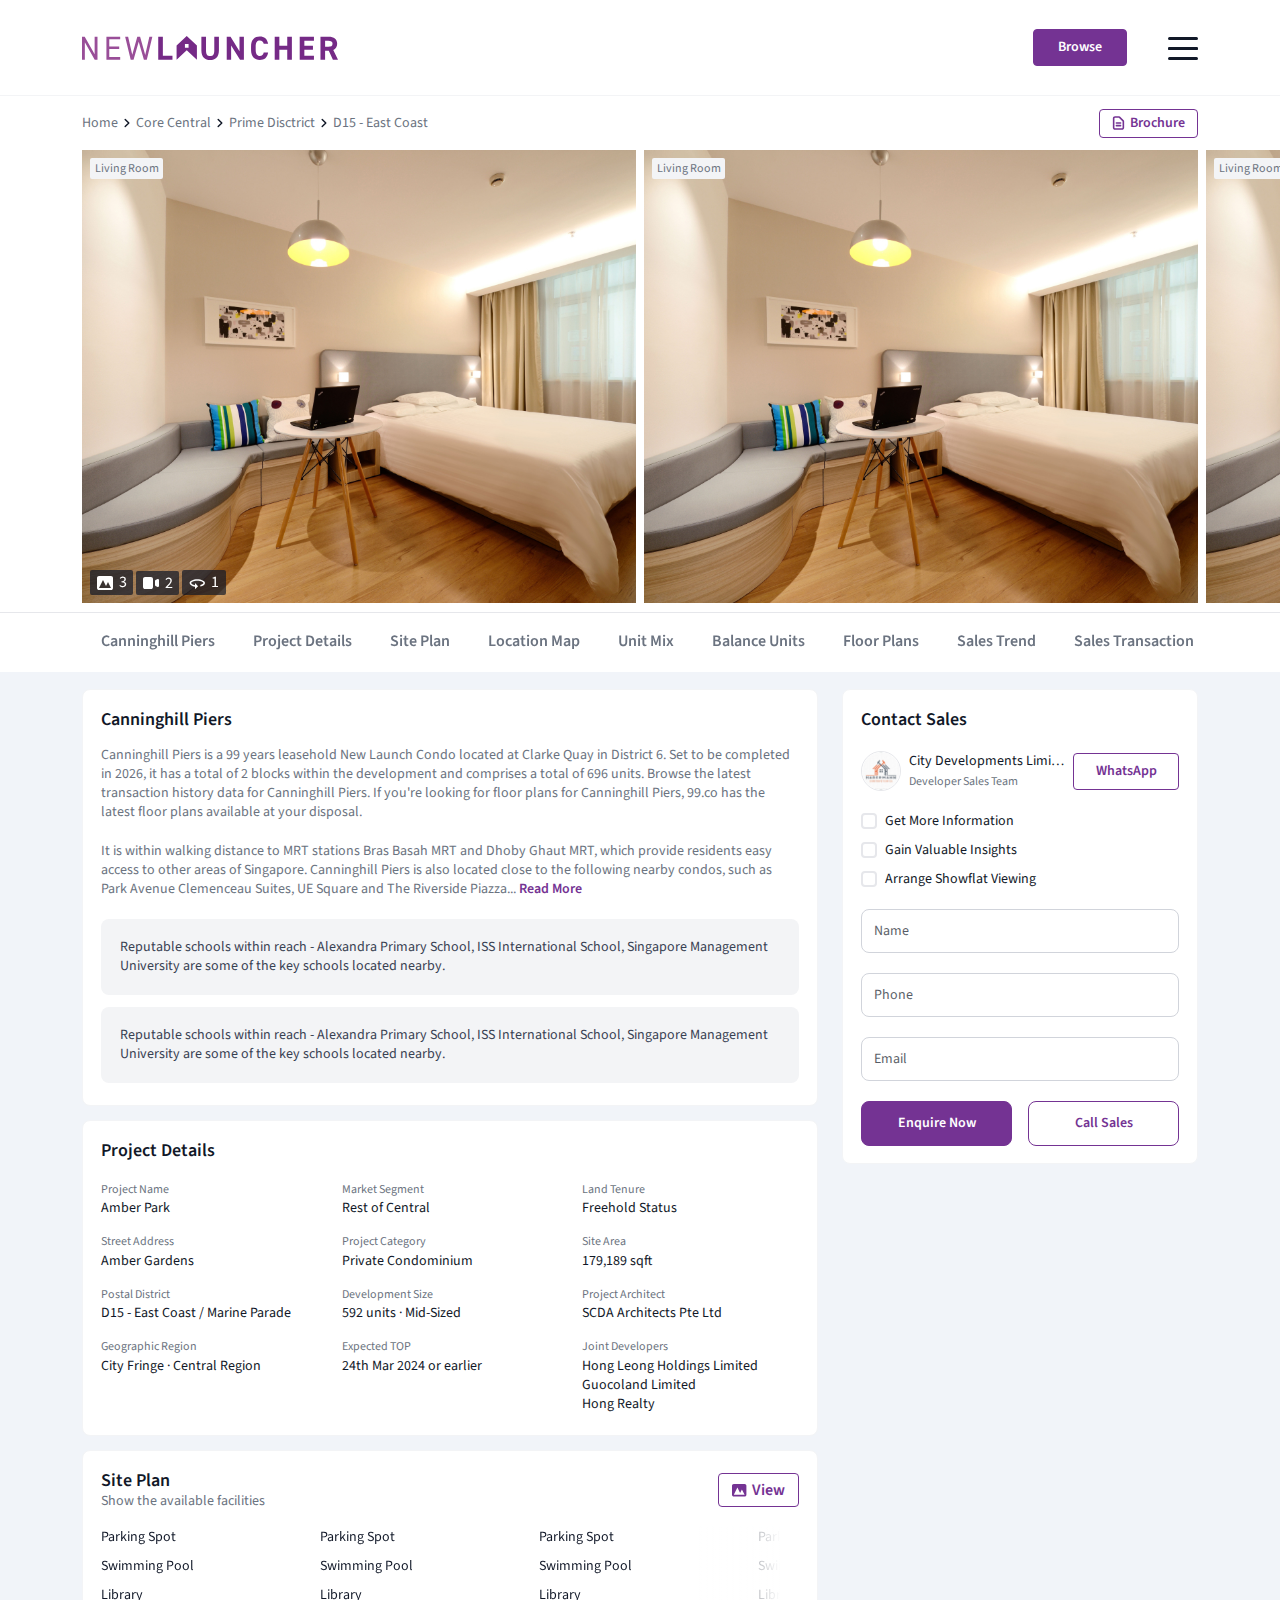
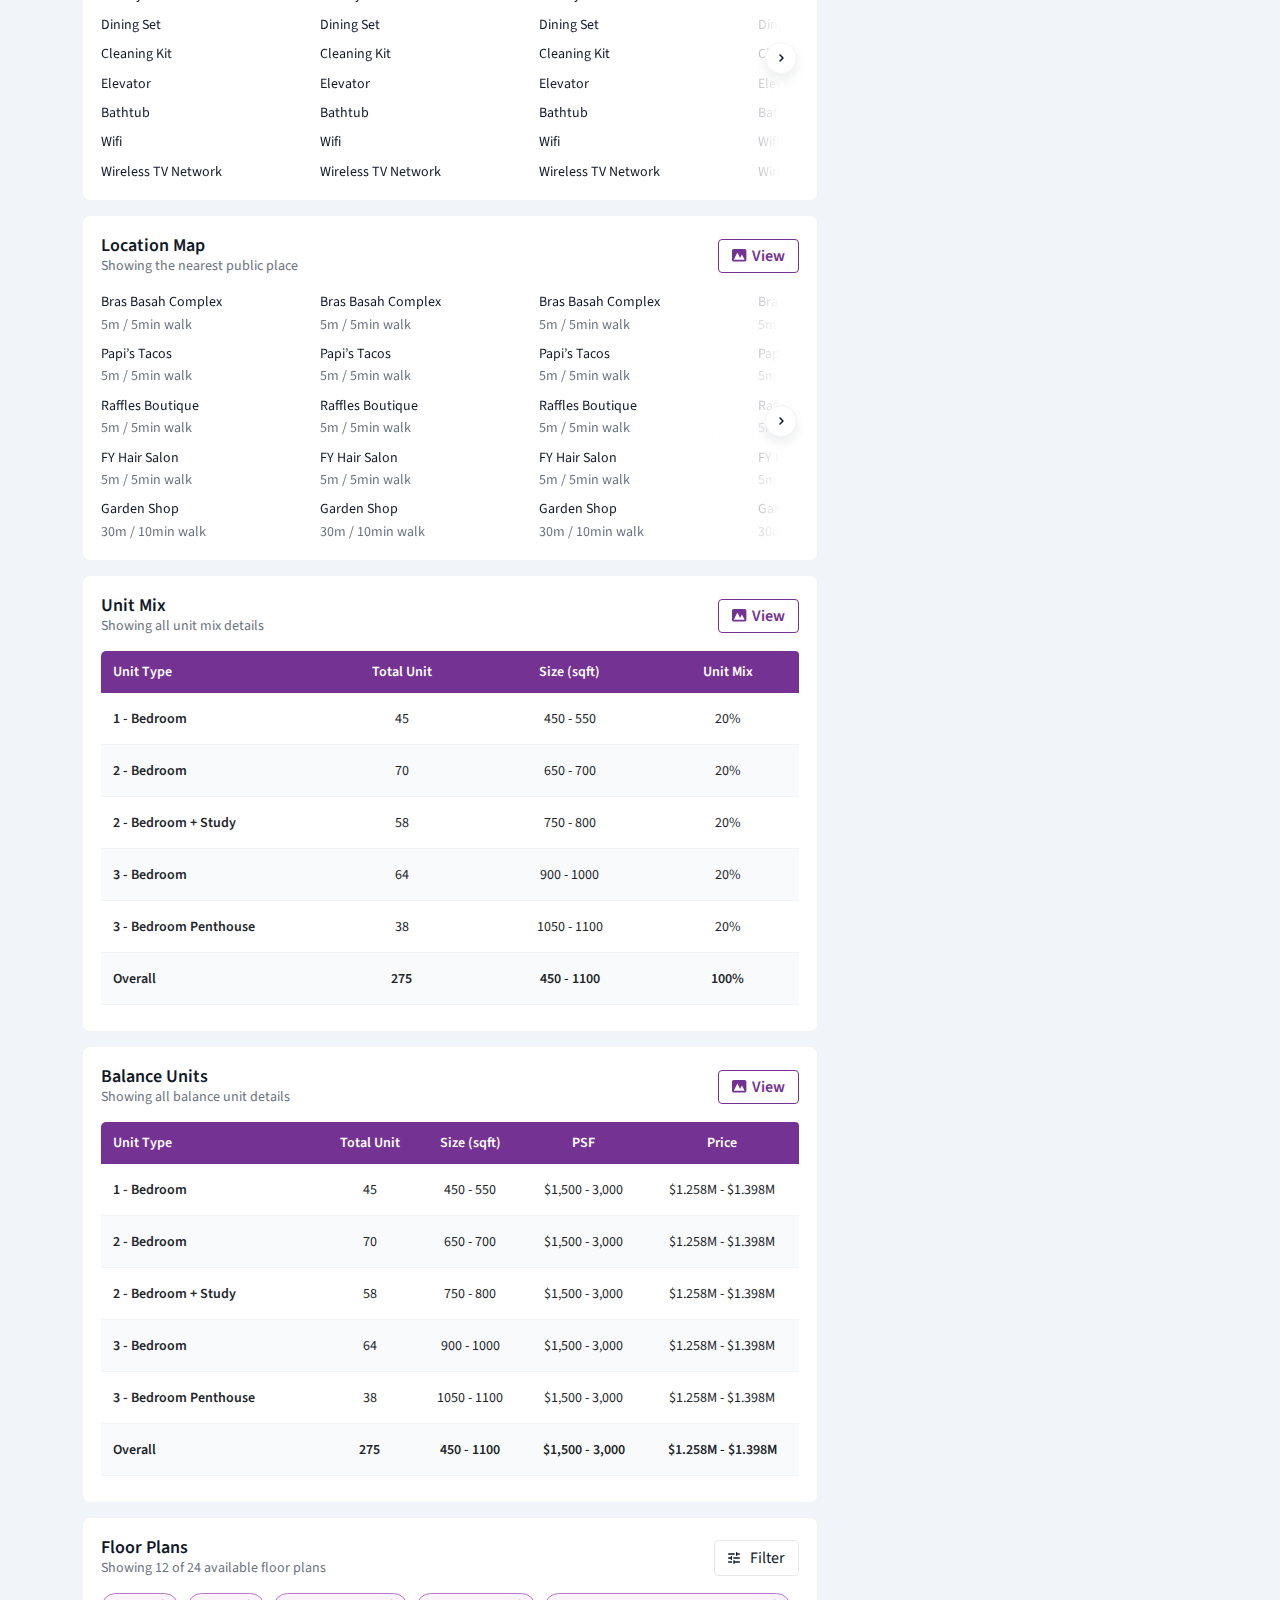
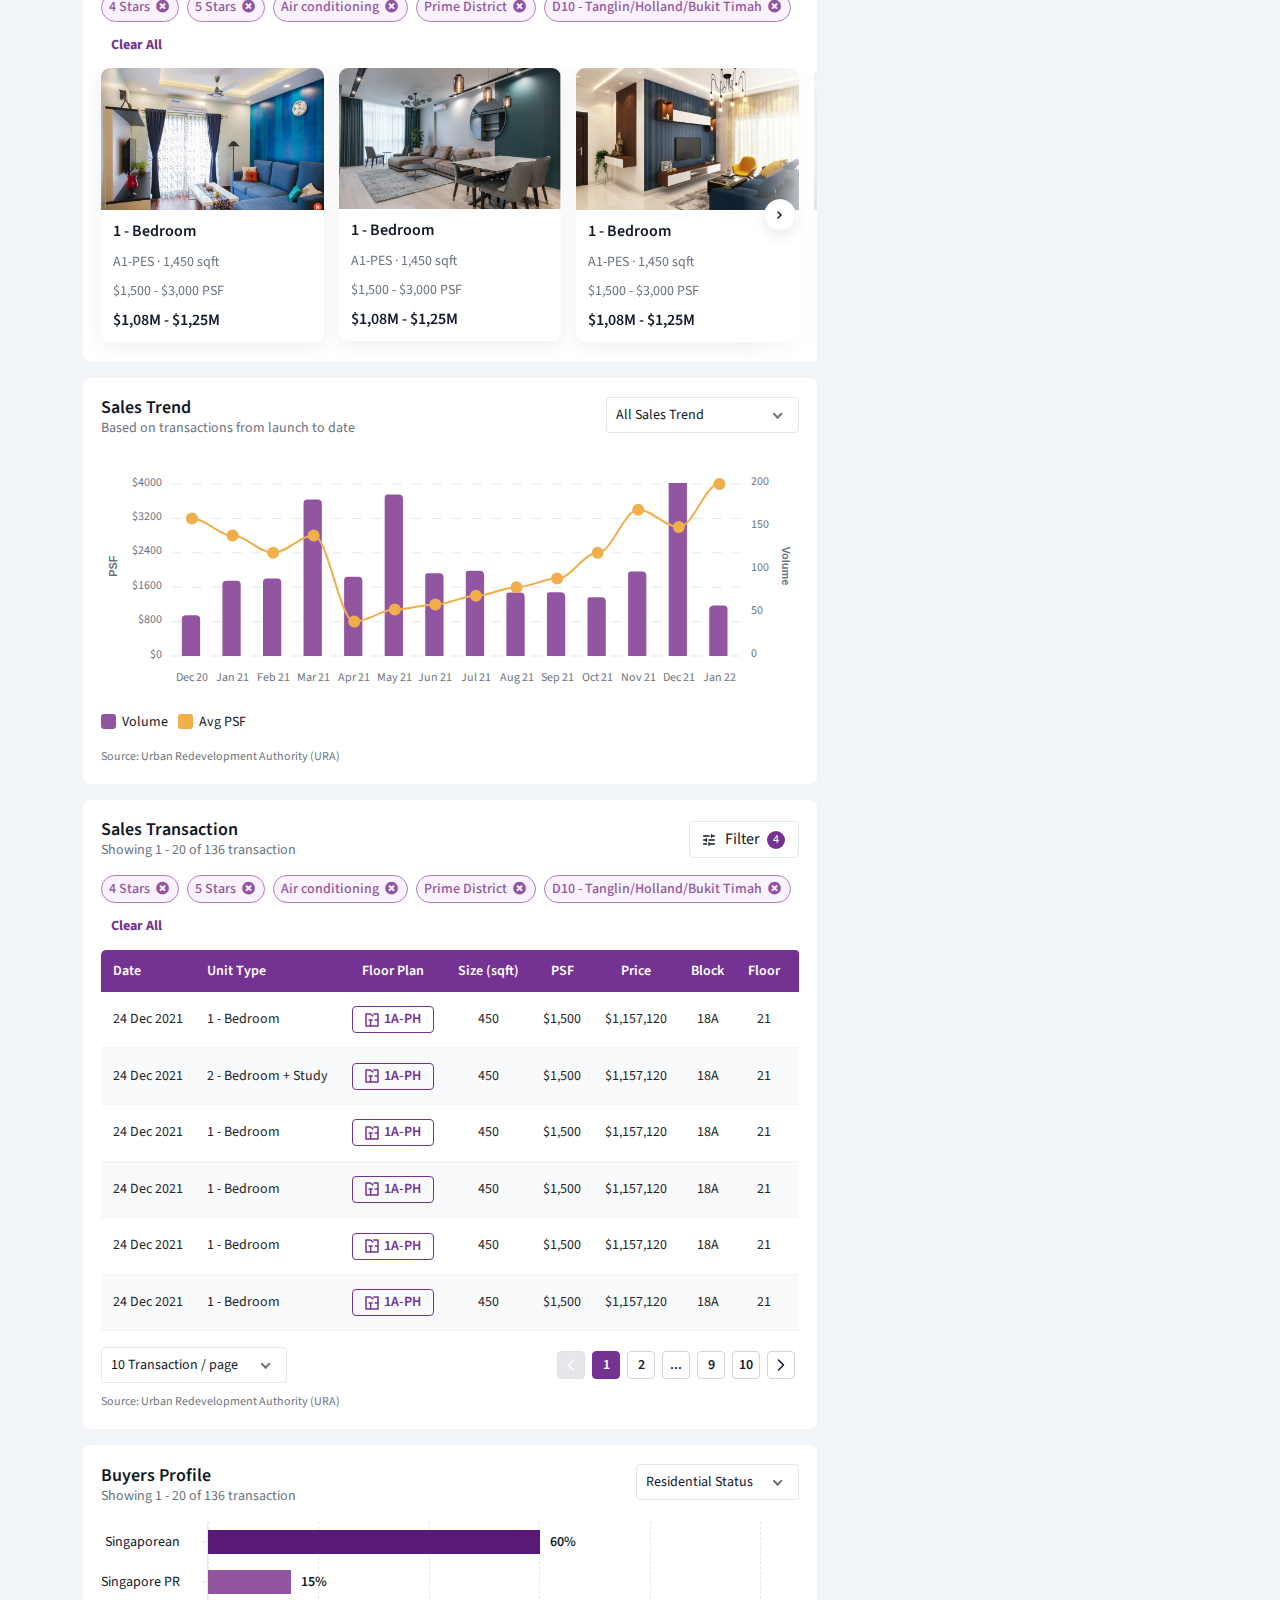
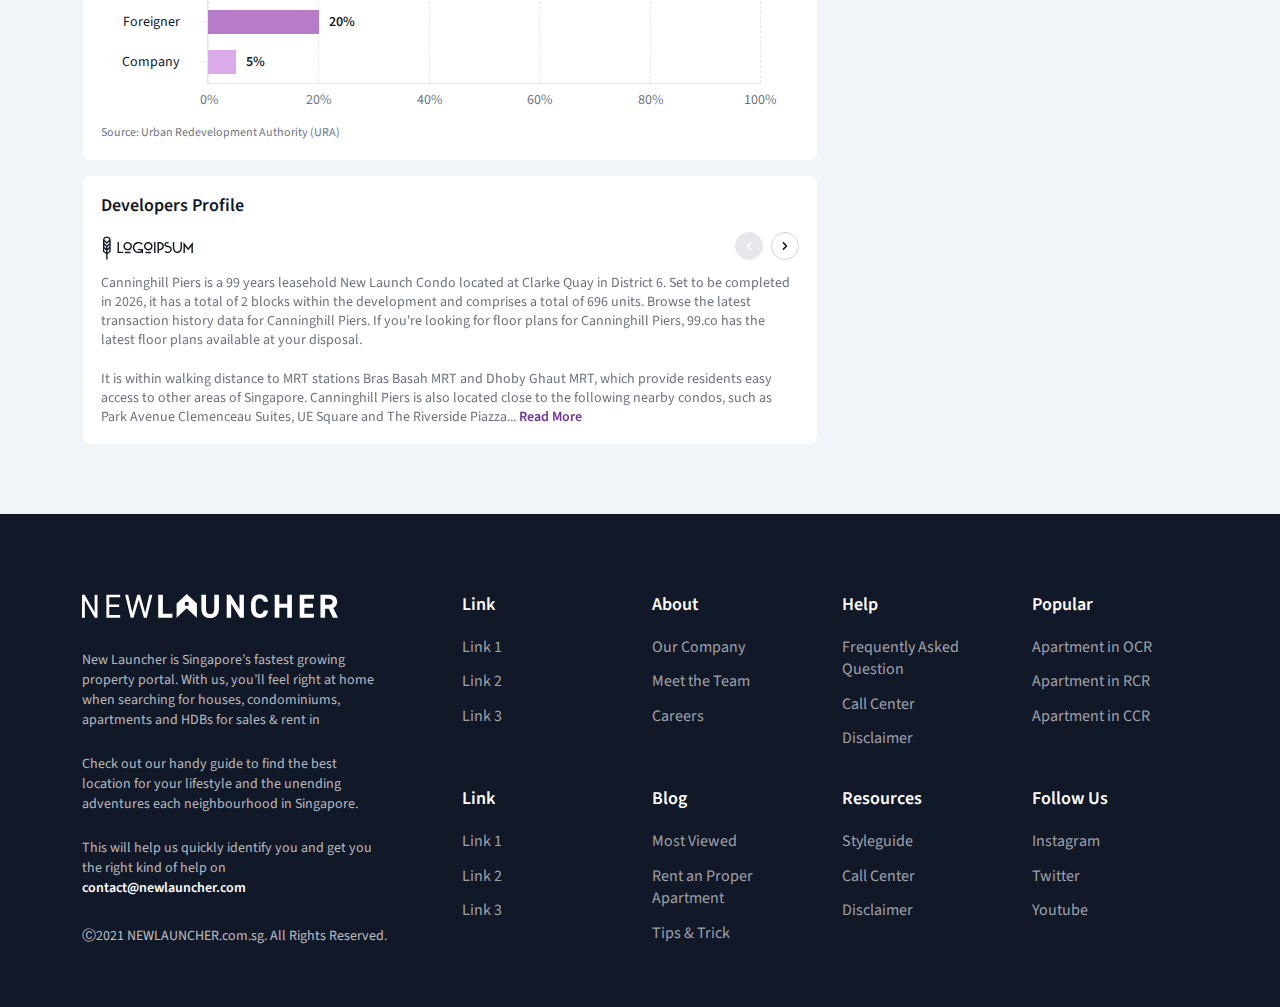
==== properties-details.html @ d25764ff "Adding button column to TABLE" ====
<!DOCTYPE html>
<html class="no-js" lang="">
  <head>
    <meta charset="utf-8" />
    <title>Newlauncher</title>
    <meta name="viewport" content="width=device-width, initial-scale=1" />
    <link rel="stylesheet" href="assets/css/bootstrap.min.css" />
    <link rel="stylesheet" href="assets/css/fontawesome-all.css" />
    <link rel="stylesheet" href="assets/css/swiper.min.css" />
    <link rel="stylesheet" href="assets/plugins/lightgallery/css/lightgallery.min.css" />
    <link rel="stylesheet" href="assets/plugins/lightgallery/css/lightgallery-bundle.min.css" />
    <link rel="stylesheet" href="https://unpkg.com/swiper/swiper-bundle.min.css" />
    <link rel="stylesheet" href="assets/sass/style.css" />
  </head>
  <body>
    <main class="page-root">
      <header class="header-area">
        <div class="header-top">
          <div class="container">
            <nav class="navbar">
              <a href="#" class="brand">
                <img src="assets/img/logo.svg" class="d-none d-sm-block" alt="" /><!--For Lg Device-->
                <img src="assets/img/logo-sm.svg" class="d-sm-none" alt="" /><!--For Sm Device-->
              </a>
              <div class="ms-auto d-flex flex-wrap align-items-center">
                <a href="#" class="btn btn-primary">Browse</a>
                <button class="toggle-sidenav nav-toggle-btn">
                  <span></span>
                  <span></span>
                  <span></span>
                  <span></span>
                </button>
              </div>
            </nav>
          </div>
        </div>
        <!-- SIDE MENU WRAPPER -->
        <div class="side-menu-wrapper">
          <!-- SIDE NAV TOGGLE -->
          <button class="toggle-sidenav nav-toggle-btn has-bg-icon open"></button>
          <!-- NAVBAR MAIN -->
          <div class="main-nav-wrap">
            <div class="side-menu-header d-flex align-items-center">
              <h4 class="title d-none d-md-block">Menu</h4>
              <a href="#" class="d-block d-md-none"><img src="assets/img/logo-sm.svg" alt="" /></a>
            </div>
            <ul class="side-navbar-nav">
              <!-- Nav Item -->
              <li>
                <a href="#">Downtown Core</a>
                <!-- Child Nav Wrapper -->
                <div class="child-nav-wrapper">
                  <div class="side-menu-header d-flex align-items-center">
                    <button class="btn-back-icon"></button>
                    <h4 class="title me-auto">Desired Location</h4>
                  </div>
                  <ul class="side-navbar-nav">
                    <li>
                      <a href="#">
                        <span>
                          <small>Central Region</small>
                          Downtown Core
                        </span>
                      </a>
                      <!-- Child Nav Wrapper -->
                      <div class="child-nav-wrapper">
                        <div class="side-menu-header d-flex align-items-center">
                          <button class="btn-back-icon"></button>
                          <h4 class="title me-auto"><small>Central Region</small>Desired Location</h4>
                        </div>
                        <ul class="side-navbar-nav">
                          <li>
                            <a href="#">
                              <span>
                                <small>Central Region</small>
                                Boat Quay / Raffle Place / Marina
                              </span>
                            </a>
                          </li>
                          <li>
                            <a href="#">
                              <span>
                                <small>Central Region</small>
                                Boat Quay / Raffle Place / Marina
                              </span>
                            </a>
                          </li>
                          <li>
                            <a href="#">
                              <span>
                                <small>Central Region</small>
                                Boat Quay / Raffle Place / Marina
                              </span>
                            </a>
                          </li>
                          <li>
                            <a href="#">
                              <span>
                                <small>Central Region</small>
                                Boat Quay / Raffle Place / Marina
                              </span>
                            </a>
                          </li>
                          <li>
                            <a href="#">
                              <span>
                                <small>Central Region</small>
                                Boat Quay / Raffle Place / Marina
                              </span>
                            </a>
                          </li>
                          <li>
                            <a href="#">
                              <span>
                                <small>Central Region</small>
                                Boat Quay / Raffle Place / Marina
                              </span>
                            </a>
                          </li>
                          <li>
                            <a href="#">
                              <span>
                                <small>Central Region</small>
                                Boat Quay / Raffle Place / Marina
                              </span>
                            </a>
                          </li>
                        </ul>
                        <!-- SIDNAV FOOTER -->
                        <div class="sidenav-footer">
                          <a href="#" class="btn btn-primary w-100">
                            View All 154 Launches
                            <span class="d-block fw-400">Sorted by location demand</span>
                          </a>
                        </div>
                      </div>
                    </li>
                    <li>
                      <a href="#">
                        <span>
                          <small>Central Region</small>
                          Prime District
                        </span>
                      </a>
                      <!-- Child Nav Wrapper -->
                      <div class="child-nav-wrapper">
                        <div class="side-menu-header d-flex align-items-center">
                          <button class="btn-back-icon"></button>
                          <h4 class="title me-auto"><small>Central Region</small>Desired Location</h4>
                        </div>
                        <ul class="side-navbar-nav">
                          <li>
                            <a href="#">
                              <span>
                                <small>Central Region</small>
                                Boat Quay / Raffle Place / Marina
                              </span>
                            </a>
                          </li>
                          <li>
                            <a href="#">
                              <span>
                                <small>Central Region</small>
                                Boat Quay / Raffle Place / Marina
                              </span>
                            </a>
                          </li>
                          <li>
                            <a href="#">
                              <span>
                                <small>Central Region</small>
                                Boat Quay / Raffle Place / Marina
                              </span>
                            </a>
                          </li>
                          <li>
                            <a href="#">
                              <span>
                                <small>Central Region</small>
                                Boat Quay / Raffle Place / Marina
                              </span>
                            </a>
                          </li>
                          <li>
                            <a href="#">
                              <span>
                                <small>Central Region</small>
                                Boat Quay / Raffle Place / Marina
                              </span>
                            </a>
                          </li>
                          <li>
                            <a href="#">
                              <span>
                                <small>Central Region</small>
                                Boat Quay / Raffle Place / Marina
                              </span>
                            </a>
                          </li>
                          <li>
                            <a href="#">
                              <span>
                                <small>Central Region</small>
                                Boat Quay / Raffle Place / Marina
                              </span>
                            </a>
                          </li>
                        </ul>
                        <!-- SIDNAV FOOTER -->
                        <div class="sidenav-footer">
                          <a href="#" class="btn btn-primary w-100">
                            View All 154 Launches
                            <span class="d-block fw-400">Sorted by location demand</span>
                          </a>
                        </div>
                      </div>
                    </li>
                    <li>
                      <a href="#">
                        <span>
                          <small>Central Region</small>
                          City Fringe
                        </span>
                      </a>
                    </li>
                    <li><a href="#">West Region</a></li>
                    <li><a href="#">East Region</a></li>
                    <li><a href="#">North-east Region</a></li>
                    <li><a href="#">North Region</a></li>
                  </ul>
                  <!-- SIDNAV FOOTER -->
                  <div class="sidenav-footer">
                    <a href="#" class="btn btn-primary w-100">
                      View All 154 Launches
                      <span class="d-block fw-400">Sorted by location demand</span>
                    </a>
                  </div>
                </div>
              </li>
              <!-- Nav Item -->
              <li>
                <a href="#">Best Selling Launches</a>
                <!-- Child Nav Wrapper -->
                <div class="child-nav-wrapper">
                  <div class="side-menu-header d-flex align-items-center">
                    <button class="btn-back-icon"></button>
                    <h4 class="title me-auto">Desired Location</h4>
                  </div>
                  <ul class="side-navbar-nav">
                    <li>
                      <a href="#">
                        <span>
                          <small>Central Region</small>
                          Downtown Core
                        </span>
                      </a>
                      <!-- Child Nav Wrapper -->
                      <div class="child-nav-wrapper">
                        <div class="side-menu-header d-flex align-items-center">
                          <button class="btn-back-icon"></button>
                          <h4 class="title me-auto"><small>Central Region</small>Desired Location</h4>
                        </div>
                        <ul class="side-navbar-nav">
                          <li>
                            <a href="#">
                              <span>
                                <small>Central Region</small>
                                Boat Quay / Raffle Place / Marina
                              </span>
                            </a>
                          </li>
                          <li>
                            <a href="#">
                              <span>
                                <small>Central Region</small>
                                Boat Quay / Raffle Place / Marina
                              </span>
                            </a>
                          </li>
                          <li>
                            <a href="#">
                              <span>
                                <small>Central Region</small>
                                Boat Quay / Raffle Place / Marina
                              </span>
                            </a>
                          </li>
                          <li>
                            <a href="#">
                              <span>
                                <small>Central Region</small>
                                Boat Quay / Raffle Place / Marina
                              </span>
                            </a>
                          </li>
                          <li>
                            <a href="#">
                              <span>
                                <small>Central Region</small>
                                Boat Quay / Raffle Place / Marina
                              </span>
                            </a>
                          </li>
                          <li>
                            <a href="#">
                              <span>
                                <small>Central Region</small>
                                Boat Quay / Raffle Place / Marina
                              </span>
                            </a>
                          </li>
                          <li>
                            <a href="#">
                              <span>
                                <small>Central Region</small>
                                Boat Quay / Raffle Place / Marina
                              </span>
                            </a>
                          </li>
                        </ul>
                        <!-- SIDNAV FOOTER -->
                        <div class="sidenav-footer">
                          <a href="#" class="btn btn-primary w-100">
                            View All 154 Launches
                            <span class="d-block fw-400">Sorted by location demand</span>
                          </a>
                        </div>
                      </div>
                    </li>
                    <li>
                      <a href="#">
                        <span>
                          <small>Central Region</small>
                          Prime District
                        </span>
                      </a>
                      <!-- Child Nav Wrapper -->
                      <div class="child-nav-wrapper">
                        <div class="side-menu-header d-flex align-items-center">
                          <button class="btn-back-icon"></button>
                          <h4 class="title me-auto"><small>Central Region</small>Desired Location</h4>
                        </div>
                        <ul class="side-navbar-nav">
                          <li>
                            <a href="#">
                              <span>
                                <small>Central Region</small>
                                Boat Quay / Raffle Place / Marina
                              </span>
                            </a>
                          </li>
                          <li>
                            <a href="#">
                              <span>
                                <small>Central Region</small>
                                Boat Quay / Raffle Place / Marina
                              </span>
                            </a>
                          </li>
                          <li>
                            <a href="#">
                              <span>
                                <small>Central Region</small>
                                Boat Quay / Raffle Place / Marina
                              </span>
                            </a>
                          </li>
                          <li>
                            <a href="#">
                              <span>
                                <small>Central Region</small>
                                Boat Quay / Raffle Place / Marina
                              </span>
                            </a>
                          </li>
                          <li>
                            <a href="#">
                              <span>
                                <small>Central Region</small>
                                Boat Quay / Raffle Place / Marina
                              </span>
                            </a>
                          </li>
                          <li>
                            <a href="#">
                              <span>
                                <small>Central Region</small>
                                Boat Quay / Raffle Place / Marina
                              </span>
                            </a>
                          </li>
                          <li>
                            <a href="#">
                              <span>
                                <small>Central Region</small>
                                Boat Quay / Raffle Place / Marina
                              </span>
                            </a>
                          </li>
                        </ul>
                        <!-- SIDNAV FOOTER -->
                        <div class="sidenav-footer">
                          <a href="#" class="btn btn-primary w-100">
                            View All 154 Launches
                            <span class="d-block fw-400">Sorted by location demand</span>
                          </a>
                        </div>
                      </div>
                    </li>
                    <li>
                      <a href="#">
                        <span>
                          <small>Central Region</small>
                          City Fringe
                        </span>
                      </a>
                    </li>
                    <li><a href="#">West Region</a></li>
                    <li><a href="#">East Region</a></li>
                    <li><a href="#">North-east Region</a></li>
                    <li><a href="#">North Region</a></li>
                  </ul>
                  <!-- SIDNAV FOOTER -->
                  <div class="sidenav-footer">
                    <a href="#" class="btn btn-primary w-100">
                      View All 154 Launches
                      <span class="d-block fw-400">Sorted by location demand</span>
                    </a>
                  </div>
                </div>
              </li>
              <!-- Nav Item -->
              <li><a href="#">Newest Launches</a></li>
              <!-- Nav Item -->
              <li><a href="#">Nearest TOP</a></li>
              <!-- Nav Item -->
              <li><a href="#">Completed Projects</a></li>
              <!-- Nav Item -->
              <li>
                <a href="#">Reputable Developers</a>
              </li>
              <!-- Nav Item -->
              <li><a href="#">Desired Locations</a></li>
              <!-- Nav Item -->
              <li><a href="#">Market Segments</a></li>
              <!-- Nav Item -->
              <li><a href="#">Nearest to MRT</a></li>
              <!-- Nav Item -->
              <li><a href="#">Project Size</a></li>

              <!-- Nav Item -->
              <li><a href="#">Desired Locations</a></li>
              <!-- Nav Item -->
              <li><a href="#">Market Segments</a></li>
              <!-- Nav Item -->
              <li><a href="#">Nearest to MRT</a></li>
              <!-- Nav Item -->
              <li><a href="#">Project Size</a></li>
            </ul>
          </div>
          <!-- SIDNAV FOOTER -->
          <div class="sidenav-footer">
            <a href="#" class="btn btn-primary w-100">
              View All 154 Launches
              <span class="d-block fw-400">Listed & updated by verified sales teams</span>
            </a>
          </div>
        </div>
      </header>
      <div class="page-top-header">
        <div class="container d-flex align-items-center">
          <ul class="breadcrumb me-auto mb-0 d-none d-md-flex">
            <li><a href="#">Home</a></li>
            <li><a href="#">Core Central</a></li>
            <li><a href="#">Prime Disctrict</a></li>
            <li><a href="#">D15 - East Coast</a></li>
          </ul>
          <!-- SM PAGINATION -->
          <ul class="breadcrumb me-auto mb-0 d-md-none">
            <li><a href="#">Home</a></li>
            <li><a href="#">CCR</a></li>
            <li><a href="#">Prime Disctrict</a></li>
            <li><a href="#">D15</a></li>
          </ul>
          <a href="#" class="btn btn-sm btn-outline-primary d-inline-flex align-items-center">
            <span class="icon-left d-inline-flex">
              <svg width="13" height="14" viewBox="0 0 13 14" fill="none">
                <path
                  d="M4.42223 7H8.57778H4.42223ZM4.42223 9.66667H8.57778H4.42223ZM9.96297 13H3.03704C2.66967 13 2.31734 12.8595 2.05757 12.6095C1.79779 12.3594 1.65186 12.0203 1.65186 11.6667V2.33333C1.65186 1.97971 1.79779 1.64057 2.05757 1.39052C2.31734 1.14048 2.66967 1 3.03704 1H6.90586C7.08954 1.00004 7.26567 1.0703 7.39553 1.19533L11.1452 4.80467C11.2751 4.92966 11.3481 5.0992 11.3482 5.276V11.6667C11.3482 12.0203 11.2022 12.3594 10.9424 12.6095C10.6827 12.8595 10.3303 13 9.96297 13Z"
                  stroke="#743393"
                  stroke-width="1.6"
                  stroke-linecap="round"
                  stroke-linejoin="round"
                />
              </svg>
            </span>
            Brochure
          </a>
        </div>
      </div>
      <section class="media-section">
        <div class="container">
          <div class="media-slide-container swiper-container">
            <div id="media-thumbnails-gallery" class="swiper-wrapper">
              <!-- >>>>>>>>>>>>>>>>>>>> IMAGES <<<<<<<<<<<<<<<<<<<<<< -->
              <!-- SLIDE ITEM IMAGE -->
              <div data-src="assets/img/media/lg/3.jpg" title="Living Room" class="a-slide an-image swiper-slide">
                <div class="media-wrap">
                  <div class="thumb"><img src="assets/img/media/3.jpg" alt="" /></div>
                  <span class="badge badge-top badge-light">Living Room</span>
                </div>
              </div>
              <!-- SLIDE ITEM IMAGE -->
              <div data-src="assets/img/media/lg/3.jpg" title="Living Room" class="a-slide an-image swiper-slide">
                <div class="media-wrap">
                  <div class="thumb"><img src="assets/img/media/3.jpg" alt="" /></div>
                  <span class="badge badge-top badge-light">Living Room</span>
                </div>
              </div>
              <!-- SLIDE ITEM IMAGE -->
              <div data-src="assets/img/media/lg/3.jpg" title="Living Room" class="a-slide an-image swiper-slide">
                <div class="media-wrap">
                  <div class="thumb"><img src="assets/img/media/3.jpg" alt="" /></div>
                  <span class="badge badge-top badge-light">Living Room</span>
                </div>
              </div>
              <!-- >>>>>>>>>>>>>>>>>>>> VIDEOS <<<<<<<<<<<<<<<<<<<<<< -->
              <!-- SLIDE ITEM VIDEOS -->
              <div
                data-video='{"source": [{"src":"https://newlaunch.oss-ap-southeast-1.aliyuncs.com/ap-intro.mp4", "type":"video/mp4"}], "attributes": {"preload": false, "playsinline": true, "controls": true}}'
                data-poster="assets/img/media/2.jpg"
                title="Bed Room"
                class="a-slide swiper-slide"
              >
                <div class="media-wrap">
                  <div class="thumb">
                    <img class="thumb" src="assets/img/media/2.jpg" alt="" />
                  </div>
                  <span class="badge badge-top badge-light">Bed Room</span>
                </div>
              </div>
              <!-- SLIDE ITEM VIDEOS -->
              <div
                data-video='{"source": [{"src":"https://newlaunch.oss-ap-southeast-1.aliyuncs.com/ap-intro.mp4", "type":"video/mp4"}], "attributes": {"preload": false, "playsinline": true, "controls": true}}'
                data-poster="assets/img/media/2.jpg"
                title="Bed Room"
                class="a-slide swiper-slide"
              >
                <div class="media-wrap">
                  <div class="thumb">
                    <img class="thumb" src="assets/img/media/2.jpg" alt="" />
                  </div>
                  <span class="badge badge-top badge-light">Bed Room</span>
                </div>
              </div>
              <!-- >>>>>>>>>>>>>>>>>>>> 3D TOUR <<<<<<<<<<<<<<<<<<<<<< -->
              <!-- SLIDE ITEM 3D TOUR -->
              <div
                data-src="https://my.matterport.com/show/?m=y1seCrY4mbh&play=1"
                data-iframe="true"
                title="Project Image"
                class="a-slide swiper-slide"
              >
                <div class="media-wrap">
                  <div class="thumb gallery-item">
                    <img src="assets/img/media/1.jpg" alt="" />
                  </div>
                  <span class="badge badge-top badge-light">Project Image</span>
                </div>
              </div>
            </div>
            <!-- >>>>>>>>>>>>>>>>>>>> CONTROLS <<<<<<<<<<<<<<<<<<<<<< -->
            <ul class="bottom-left-icons reset-ul d-flex align-items-center">
              <li>
                <span class="badge badge-dark-4 badge-img-count d-inline-flex align-items-center badge-photos">
                  <svg class="icon" width="16" height="14" viewBox="0 0 16 14" fill="none" xmlns="http://www.w3.org/2000/svg">
                    <path
                      fill-rule="evenodd"
                      clip-rule="evenodd"
                      d="M2 0C1.46957 0 0.960859 0.210714 0.585786 0.585786C0.210714 0.960859 0 1.46957 0 2V12C0 12.5304 0.210714 13.0391 0.585786 13.4142C0.960859 13.7893 1.46957 14 2 14H14C14.5304 14 15.0391 13.7893 15.4142 13.4142C15.7893 13.0391 16 12.5304 16 12V2C16 1.46957 15.7893 0.960859 15.4142 0.585786C15.0391 0.210714 14.5304 0 14 0H2ZM14 12H2L6 4L9 10L11 6L14 12Z"
                      fill="white"
                    />
                  </svg>
                  3
                </span>
              </li>
              <li>
                <span class="badge badge-dark-4 badge-img-count d-inline-flex align-items-center badge-videos">
                  <svg class="icon" width="16" height="12" viewBox="0 0 16 12" fill="none" xmlns="http://www.w3.org/2000/svg">
                    <path
                      d="M0 2C0 1.46957 0.210714 0.960859 0.585786 0.585786C0.960859 0.210714 1.46957 0 2 0H8C8.53043 0 9.03914 0.210714 9.41421 0.585786C9.78929 0.960859 10 1.46957 10 2V10C10 10.5304 9.78929 11.0391 9.41421 11.4142C9.03914 11.7893 8.53043 12 8 12H2C1.46957 12 0.960859 11.7893 0.585786 11.4142C0.210714 11.0391 0 10.5304 0 10V2ZM12.553 3.106C12.3869 3.18899 12.2472 3.31658 12.1496 3.47447C12.0519 3.63237 12.0001 3.81434 12 4V8C12.0001 8.18566 12.0519 8.36763 12.1496 8.52553C12.2472 8.68342 12.3869 8.81101 12.553 8.894L14.553 9.894C14.7054 9.97017 14.8748 10.0061 15.045 9.99845C15.2152 9.99079 15.3806 9.93975 15.5256 9.85019C15.6706 9.76064 15.7902 9.63552 15.8733 9.48673C15.9563 9.33793 15.9999 9.17039 16 9V3C15.9999 2.82961 15.9563 2.66207 15.8733 2.51327C15.7902 2.36448 15.6706 2.23936 15.5256 2.14981C15.3806 2.06025 15.2152 2.00921 15.045 2.00155C14.8748 1.99388 14.7054 2.02983 14.553 2.106L12.553 3.106Z"
                      fill="white"
                    />
                  </svg>
                  2
                </span>
              </li>
              <li>
                <span class="badge badge-dark-4 badge-img-count d-inline-flex align-items-center badge-tour">
                  <svg class="icon icon-rotate" width="18" height="12" viewBox="0 0 18 12" fill="none" xmlns="http://www.w3.org/2000/svg">
                    <path
                      d="M8.99996 0.833252C4.39996 0.833252 0.666626 2.69992 0.666626 4.99992C0.666626 6.86659 3.11663 8.44159 6.49996 8.97492V11.6666L9.83329 8.33325L6.49996 4.99992V7.27492C3.87496 6.80825 2.33329 5.69159 2.33329 4.99992C2.33329 4.11659 4.86663 2.49992 8.99996 2.49992C13.1333 2.49992 15.6666 4.11659 15.6666 4.99992C15.6666 5.60825 14.45 6.57492 12.3333 7.10825V8.81659C15.275 8.17492 17.3333 6.70825 17.3333 4.99992C17.3333 2.69992 13.6 0.833252 8.99996 0.833252V0.833252Z"
                      fill="white"
                    />
                  </svg>

                  1
                </span>
              </li>
            </ul>
          </div>
        </div>
      </section>

      <section class="tab-header-sticky content-tab-header-section">
        <div class="container">
          <div class="content-tab-header">
            <div class="swiper-container">
              <div class="swiper-wrapper">
                <div class="swiper-slide -slide--">
                  <a href="#section-1" class="link-item">Canninghill Piers</a>
                </div>
                <div class="swiper-slide -slide--">
                  <a href="#section-2" class="link-item">Project Details</a>
                </div>
                <div class="swiper-slide -slide--">
                  <a href="#section-3" class="link-item">Site Plan</a>
                </div>
                <div class="swiper-slide -slide--">
                  <a href="#section-4" class="link-item">Location Map</a>
                </div>
                <div class="swiper-slide -slide--">
                  <a href="#section-5" class="link-item">Unit Mix</a>
                </div>
                <div class="swiper-slide -slide--">
                  <a href="#section-6" class="link-item">Balance Units</a>
                </div>
                <div class="swiper-slide -slide--">
                  <a href="#section-7" class="link-item">Floor Plans</a>
                </div>
                <div class="swiper-slide -slide--">
                  <a href="#section-8" class="link-item">Sales Trend</a>
                </div>
                <div class="swiper-slide -slide--">
                  <a href="#section-9" class="link-item">Sales Transaction</a>
                </div>
                <div class="swiper-slide -slide--">
                  <a href="#section-10" class="link-item">Buyers Profile</a>
                </div>
                <div class="swiper-slide -slide--">
                  <a href="#section-11" class="link-item">Developers Profile</a>
                </div>
                <!-- <div class="swiper-slide">
                  <a href="#" class="link-item">Sales Trend</a>
                </div> -->
                <!-- <div class="swiper-slide">
                  <a href="#" class="link-item">Sales Transaction</a>
                </div> -->
              </div>
            </div>
            <!-- <div class="prev-btn-wrap">
              <button class="light_prev_btn">
                <svg width="6" height="8" viewBox="0 0 6 8" fill="none">
                  <path
                    fill-rule="evenodd"
                    clip-rule="evenodd"
                    d="M5.10504 0.339064C5.25085 0.484919 5.33276 0.682714 5.33276 0.888952C5.33276 1.09519 5.25085 1.29299 5.10504 1.43884L2.54382 4.00006L5.10504 6.56129C5.24672 6.70798 5.32512 6.90444 5.32334 7.10838C5.32157 7.31231 5.23977 7.50738 5.09557 7.65159C4.95136 7.79579 4.75628 7.87759 4.55235 7.87937C4.34842 7.88114 4.15195 7.80274 4.00526 7.66106L0.894152 4.54995C0.748341 4.4041 0.666429 4.2063 0.666429 4.00006C0.666429 3.79382 0.748341 3.59603 0.894152 3.45017L4.00526 0.339064C4.15112 0.193253 4.34891 0.111341 4.55515 0.111341C4.76139 0.111341 4.95919 0.193253 5.10504 0.339064Z"
                    fill="#111828"
                  />
                </svg>
              </button>
            </div>
            <div class="next-btn-wrap">
              <button class="light_next_btn">
                <svg width="6" height="8" viewBox="0 0 6 8" fill="none">
                  <path
                    fill-rule="evenodd"
                    clip-rule="evenodd"
                    d="M0.894959 7.66094C0.749148 7.51508 0.667236 7.31729 0.667236 7.11105C0.667236 6.90481 0.749148 6.70701 0.894959 6.56116L3.45618 3.99994L0.894959 1.43871C0.753281 1.29202 0.674885 1.09556 0.676657 0.891625C0.678429 0.687694 0.760227 0.492618 0.904434 0.348412C1.04864 0.204205 1.24372 0.122407 1.44765 0.120635C1.65158 0.118863 1.84805 0.197259 1.99474 0.338937L5.10585 3.45005C5.25166 3.5959 5.33357 3.7937 5.33357 3.99994C5.33357 4.20618 5.25166 4.40397 5.10585 4.54983L1.99474 7.66094C1.84888 7.80675 1.65109 7.88866 1.44485 7.88866C1.23861 7.88866 1.04081 7.80675 0.894959 7.66094Z"
                    fill="white"
                  />
                </svg>
              </button>
            </div> -->
          </div>
        </div>
      </section>
      <section class="content-details-section">
        <div class="container">
          <div class="row">
            <div class="col-xl-8 col-lg-7">
              <!-- ITEM -->
              <div id="section-1" class="panel-card">
                <div class="card-header">
                  <h2 class="title">Canninghill Piers</h2>
                </div>
                <div class="card-body">
                  <div class="text-content">
                    <p>
                      Canninghill Piers is a 99 years leasehold New Launch Condo located at Clarke Quay in District 6. Set to be completed in 2026, it
                      has a total of 2 blocks within the development and comprises a total of 696 units. Browse the latest transaction history data
                      for Canninghill Piers. If you're looking for floor plans for Canninghill Piers, 99.co has the latest floor plans available at
                      your disposal.
                    </p>
                    <p>
                      It is within walking distance to MRT stations Bras Basah MRT and Dhoby Ghaut MRT, which provide residents easy access to other
                      areas of Singapore. Canninghill Piers is also located close to the following nearby condos, such as Park Avenue Clemenceau
                      Suites, UE Square and The Riverside Piazza... <span class="more-">Read More</span>
                    </p>
                    <div class="paras- -first">
                      <p>
                        Canninghill Piers is a 99 years leasehold New Launch Condo located at Clarke Quay in District 6. Set to be completed in 2026,
                        it has a total of 2 blocks within the development and comprises a total of 696 units. Browse the latest transaction history
                        data for Canninghill Piers. If you're looking for floor plans for Canninghill Piers, 99.co has the latest floor plans
                        available at your disposal. <span class="less-"></span>
                      </p>
                    </div>
                    <div class="gray-text-block">
                      <p>
                        Reputable schools within reach - Alexandra Primary School, ISS International School, Singapore Management University are some
                        of the key schools located nearby.
                      </p>
                    </div>
                    <div class="gray-text-block">
                      <p>
                        Reputable schools within reach - Alexandra Primary School, ISS International School, Singapore Management University are some
                        of the key schools located nearby.
                      </p>
                    </div>
                  </div>
                </div>
              </div>
              <div id="section-2" class="panel-card">
                <div class="card-header">
                  <h2 class="title">Project Details</h2>
                </div>
                <div class="card-body">
                  <div class="row">
                    <div class="col-md-4">
                      <div class="text_info_item">
                        <small>Project Name</small>
                        <p>Amber Park</p>
                      </div>
                      <div class="text_info_item">
                        <small>Street Address</small>
                        <p>Amber Gardens</p>
                      </div>
                      <div class="text_info_item">
                        <small>Postal District</small>
                        <p>D15 - East Coast / Marine Parade</p>
                      </div>
                      <div class="text_info_item">
                        <small>Geographic Region</small>
                        <p>City Fringe · Central Region</p>
                      </div>
                    </div>
                    <div class="col-md-4">
                      <div class="text_info_item">
                        <small>Market Segment</small>
                        <p>Rest of Central</p>
                      </div>
                      <div class="text_info_item">
                        <small>Project Category</small>
                        <p>Private Condominium</p>
                      </div>
                      <div class="text_info_item">
                        <small>Development Size</small>
                        <p>592 units · Mid-Sized</p>
                      </div>
                      <div class="text_info_item">
                        <small>Expected TOP</small>
                        <p>24th Mar 2024 or earlier</p>
                      </div>
                    </div>
                    <div class="col-md-4">
                      <div class="text_info_item">
                        <small>Land Tenure</small>
                        <p>Freehold Status</p>
                      </div>
                      <div class="text_info_item">
                        <small>Site Area</small>
                        <p>179,189 sqft</p>
                      </div>
                      <div class="text_info_item">
                        <small>Project Architect</small>
                        <p>SCDA Architects Pte Ltd</p>
                      </div>
                      <div class="text_info_item">
                        <small>Joint Developers</small>
                        <p>
                          Hong Leong Holdings Limited <br />
                          Guocoland Limited <br />
                          Hong Realty
                        </p>
                      </div>
                    </div>
                  </div>
                </div>
              </div>
              <div id="section-3" class="panel-card all">
                <div class="card-header">
                  <div class="d-flex align-items-center">
                    <div class="left-text me-auto">
                      <h2 class="title">Site Plan</h2>
                      <p>Show the available facilities</p>
                    </div>
                    <div class="right-text" id="site-plan-gallery">
                      <a href="assets/img/sections/site-plan.png" class="btn btn-outline-primary d-inline-flex align-items-center">
                        <span class="icon-left d-inline-flex">
                          <svg width="15" height="13" viewBox="0 0 15 13" fill="none" xmlns="http://www.w3.org/2000/svg">
                            <path
                              fill-rule="evenodd"
                              clip-rule="evenodd"
                              d="M1.8 0C1.32261 0 0.864773 0.189642 0.527208 0.527208C0.189642 0.864773 0 1.32261 0 1.8V10.8C0 11.2774 0.189642 11.7352 0.527208 12.0728C0.864773 12.4104 1.32261 12.6 1.8 12.6H12.6C13.0774 12.6 13.5352 12.4104 13.8728 12.0728C14.2104 11.7352 14.4 11.2774 14.4 10.8V1.8C14.4 1.32261 14.2104 0.864773 13.8728 0.527208C13.5352 0.189642 13.0774 0 12.6 0H1.8ZM12.6 10.8H1.8L5.4 3.6L8.1 9L9.9 5.4L12.6 10.8Z"
                              fill="#743393"
                            />
                          </svg>
                        </span>
                        View
                        <img src="assets/img/sections/site-plan.png" alt="" style="display: none" />
                      </a>
                      <a href="assets/img/sections/site-plan.png">
                        <img src="assets/img/sections/site-plan.png" alt="" style="display: none" />
                      </a>
                    </div>
                  </div>
                </div>
                <div class="card-body">
                  <div class="table__wrapper">
                    <div class="table-transparent text_info_list">
                      <div class="swipe-it">
                        <div class="swiper-wrapper">
                          <ul class="swiper-slide">
                            <li>Parking Spot</li>
                            <li>Swimming Pool</li>
                            <li>Library</li>
                            <li>Dining Set</li>
                            <li>Cleaning Kit</li>
                            <li>Elevator</li>
                            <li>Bathtub</li>
                            <li>Wifi</li>
                            <li>Wireless TV Network</li>
                          </ul>
                          <ul class="swiper-slide">
                            <li>Parking Spot</li>
                            <li>Swimming Pool</li>
                            <li>Library</li>
                            <li>Dining Set</li>
                            <li>Cleaning Kit</li>
                            <li>Elevator</li>
                            <li>Bathtub</li>
                            <li>Wifi</li>
                            <li>Wireless TV Network</li>
                          </ul>
                          <ul class="swiper-slide">
                            <li>Parking Spot</li>
                            <li>Swimming Pool</li>
                            <li>Library</li>
                            <li>Dining Set</li>
                            <li>Cleaning Kit</li>
                            <li>Elevator</li>
                            <li>Bathtub</li>
                            <li>Wifi</li>
                            <li>Wireless TV Network</li>
                          </ul>
                          <ul class="swiper-slide">
                            <li>Parking Spot</li>
                            <li>Swimming Pool</li>
                            <li>Library</li>
                            <li>Dining Set</li>
                            <li>Cleaning Kit</li>
                            <li>Elevator</li>
                            <li>Bathtub</li>
                            <li>Wifi</li>
                            <li>Wireless TV Network</li>
                          </ul>
                          <ul class="swiper-slide">
                            <li>Parking Spot</li>
                            <li>Swimming Pool</li>
                            <li>Library</li>
                            <li>Dining Set</li>
                            <li>Cleaning Kit</li>
                            <li>Elevator</li>
                            <li>Bathtub</li>
                            <li>Wifi</li>
                            <li>Wireless TV Network</li>
                          </ul>
                        </div>
                      </div>
                      <div class="moveit-back d-flex align-items-center justify-content-center"><button class="light-next-btn"></button></div>
                      <div class="moveit-next d-flex align-items-center justify-content-center"><button class="light-next-btn"></button></div>
                    </div>
                  </div>
                </div>
              </div>
              <div id="section-4" class="panel-card">
                <div class="card-header">
                  <div class="d-flex align-items-center">
                    <div class="left-text me-auto">
                      <h2 class="title">Location Map</h2>
                      <p>Showing the nearest public place</p>
                    </div>
                    <div class="right-text" id="location-map-gallery">
                      <a href="assets/img/sections/location-map.png" class="btn btn-outline-primary d-inline-flex align-items-center">
                        <span class="icon-left d-inline-flex">
                          <svg width="15" height="13" viewBox="0 0 15 13" fill="none" xmlns="http://www.w3.org/2000/svg">
                            <path
                              fill-rule="evenodd"
                              clip-rule="evenodd"
                              d="M1.8 0C1.32261 0 0.864773 0.189642 0.527208 0.527208C0.189642 0.864773 0 1.32261 0 1.8V10.8C0 11.2774 0.189642 11.7352 0.527208 12.0728C0.864773 12.4104 1.32261 12.6 1.8 12.6H12.6C13.0774 12.6 13.5352 12.4104 13.8728 12.0728C14.2104 11.7352 14.4 11.2774 14.4 10.8V1.8C14.4 1.32261 14.2104 0.864773 13.8728 0.527208C13.5352 0.189642 13.0774 0 12.6 0H1.8ZM12.6 10.8H1.8L5.4 3.6L8.1 9L9.9 5.4L12.6 10.8Z"
                              fill="#743393"
                            />
                          </svg>
                        </span>
                        View
                        <img src="assets/img/sections/location-map.png" alt="" style="display: none" />
                      </a>
                      <a href="assets/img/sections/location-map.png">
                        <img src="assets/img/sections/location-map.png" alt="" style="display: none" />
                      </a>
                    </div>
                  </div>
                </div>
                <div class="card-body">
                  <div class="table__wrapper">
                    <div class="table-transparent text_info_list -two">
                      <div class="swipe-itt">
                        <div class="swiper-wrapper">
                          <ul class="swiper-slide">
                            <li>
                              Bras Basah Complex
                              <p class="text-gray">5m / 5min walk</p>
                            </li>
                            <li>
                              Papi’s Tacos
                              <p class="text-gray">5m / 5min walk</p>
                            </li>
                            <li>
                              Raffles Boutique
                              <p class="text-gray">5m / 5min walk</p>
                            </li>
                            <li>
                              FY Hair Salon
                              <p class="text-gray">5m / 5min walk</p>
                            </li>
                            <li>
                              Garden Shop
                              <p class="text-gray">30m / 10min walk</p>
                            </li>
                          </ul>
                          <ul class="swiper-slide">
                            <li>
                              Bras Basah Complex
                              <p class="text-gray">5m / 5min walk</p>
                            </li>
                            <li>
                              Papi’s Tacos
                              <p class="text-gray">5m / 5min walk</p>
                            </li>
                            <li>
                              Raffles Boutique
                              <p class="text-gray">5m / 5min walk</p>
                            </li>
                            <li>
                              FY Hair Salon
                              <p class="text-gray">5m / 5min walk</p>
                            </li>
                            <li>
                              Garden Shop
                              <p class="text-gray">30m / 10min walk</p>
                            </li>
                          </ul>
                          <ul class="swiper-slide">
                            <li>
                              Bras Basah Complex
                              <p class="text-gray">5m / 5min walk</p>
                            </li>
                            <li>
                              Papi’s Tacos
                              <p class="text-gray">5m / 5min walk</p>
                            </li>
                            <li>
                              Raffles Boutique
                              <p class="text-gray">5m / 5min walk</p>
                            </li>
                            <li>
                              FY Hair Salon
                              <p class="text-gray">5m / 5min walk</p>
                            </li>
                            <li>
                              Garden Shop
                              <p class="text-gray">30m / 10min walk</p>
                            </li>
                          </ul>
                          <ul class="swiper-slide">
                            <li>
                              Bras Basah Complex
                              <p class="text-gray">5m / 5min walk</p>
                            </li>
                            <li>
                              Papi’s Tacos
                              <p class="text-gray">5m / 5min walk</p>
                            </li>
                            <li>
                              Raffles Boutique
                              <p class="text-gray">5m / 5min walk</p>
                            </li>
                            <li>
                              FY Hair Salon
                              <p class="text-gray">5m / 5min walk</p>
                            </li>
                            <li>
                              Garden Shop
                              <p class="text-gray">30m / 10min walk</p>
                            </li>
                          </ul>
                          <ul class="swiper-slide">
                            <li>
                              Bras Basah Complex
                              <p class="text-gray">5m / 5min walk</p>
                            </li>
                            <li>
                              Papi’s Tacos
                              <p class="text-gray">5m / 5min walk</p>
                            </li>
                            <li>
                              Raffles Boutique
                              <p class="text-gray">5m / 5min walk</p>
                            </li>
                            <li>
                              FY Hair Salon
                              <p class="text-gray">5m / 5min walk</p>
                            </li>
                            <li>
                              Garden Shop
                              <p class="text-gray">30m / 10min walk</p>
                            </li>
                          </ul>
                        </div>
                      </div>
                      <div class="moveit-backk d-flex align-items-center justify-content-center"><button class="light-next-btn"></button></div>
                      <div class="moveit-nextt d-flex align-items-center justify-content-center"><button class="light-next-btn"></button></div>
                    </div>
                  </div>
                </div>
              </div>
              <div id="section-5" class="panel-card">
                <div class="card-header">
                  <div class="d-flex align-items-center">
                    <div class="left-text me-auto">
                      <h2 class="title">Unit Mix</h2>
                      <p>Showing all unit mix details</p>
                    </div>
                    <div class="right-text" id="unit-mix-gallery">
                      <a href="assets/img/sections/unit-mix.png" class="btn btn-outline-primary d-inline-flex align-items-center">
                        <span class="icon-left d-inline-flex">
                          <svg width="15" height="13" viewBox="0 0 15 13" fill="none" xmlns="http://www.w3.org/2000/svg">
                            <path
                              fill-rule="evenodd"
                              clip-rule="evenodd"
                              d="M1.8 0C1.32261 0 0.864773 0.189642 0.527208 0.527208C0.189642 0.864773 0 1.32261 0 1.8V10.8C0 11.2774 0.189642 11.7352 0.527208 12.0728C0.864773 12.4104 1.32261 12.6 1.8 12.6H12.6C13.0774 12.6 13.5352 12.4104 13.8728 12.0728C14.2104 11.7352 14.4 11.2774 14.4 10.8V1.8C14.4 1.32261 14.2104 0.864773 13.8728 0.527208C13.5352 0.189642 13.0774 0 12.6 0H1.8ZM12.6 10.8H1.8L5.4 3.6L8.1 9L9.9 5.4L12.6 10.8Z"
                              fill="#743393"
                            />
                          </svg>
                        </span>
                        View
                        <img src="assets/img/sections/unit-mix.png" alt="" style="display: none" />
                      </a>
                      <a href="assets/img/sections/unit-mix.png">
                        <img src="assets/img/sections/unit-mix.png" alt="" style="display: none" />
                      </a>
                    </div>
                  </div>
                </div>
                <div class="card-body">
                  <div class="table-wrap">
                    <div class="table-responsive">
                      <table class="table table-borderless">
                        <thead class="table-name">
                          <tr>
                            <th class="title" width="220">Unit Type</th>
                            <th class="title text-center">Total Unit</th>
                            <th class="title text-center">Size (sqft)</th>
                            <th class="title text-center">Unit Mix</th>
                          </tr>
                        </thead>
                        <tbody>
                          <tr>
                            <td>1 - Bedroom</td>
                            <td class="text-center">45</td>
                            <td class="text-center">450 - 550</td>
                            <td class="text-center">20%</td>
                          </tr>
                          <tr>
                            <td>2 - Bedroom</td>
                            <td class="text-center">70</td>
                            <td class="text-center">650 - 700</td>
                            <td class="text-center">20%</td>
                          </tr>
                          <tr>
                            <td>2 - Bedroom + Study</td>
                            <td class="text-center">58</td>
                            <td class="text-center">750 - 800</td>
                            <td class="text-center">20%</td>
                          </tr>
                          <tr>
                            <td>3 - Bedroom</td>
                            <td class="text-center">64</td>
                            <td class="text-center">900 - 1000</td>
                            <td class="text-center">20%</td>
                          </tr>
                          <tr>
                            <td>3 - Bedroom Penthouse</td>
                            <td class="text-center">38</td>
                            <td class="text-center">1050 - 1100</td>
                            <td class="text-center">20%</td>
                          </tr>
                          <tr>
                            <td>Overall</td>
                            <td class="text-center">275</td>
                            <td class="text-center">450 - 1100</td>
                            <td class="text-center">100%</td>
                          </tr>
                        </tbody>
                      </table>
                    </div>
                  </div>
                </div>
              </div>
              <div id="section-6" class="panel-card">
                <div class="card-header">
                  <div class="d-flex align-items-center">
                    <div class="left-text me-auto">
                      <h2 class="title">Balance Units</h2>
                      <p>Showing all balance unit details</p>
                    </div>
                    <div class="right-text" id="balance-unit-gallery">
                      <a href="assets/img/sections/balance-unit.png" class="btn btn-outline-primary d-inline-flex align-items-center">
                        <span class="icon-left d-inline-flex">
                          <svg width="15" height="13" viewBox="0 0 15 13" fill="none" xmlns="http://www.w3.org/2000/svg">
                            <path
                              fill-rule="evenodd"
                              clip-rule="evenodd"
                              d="M1.8 0C1.32261 0 0.864773 0.189642 0.527208 0.527208C0.189642 0.864773 0 1.32261 0 1.8V10.8C0 11.2774 0.189642 11.7352 0.527208 12.0728C0.864773 12.4104 1.32261 12.6 1.8 12.6H12.6C13.0774 12.6 13.5352 12.4104 13.8728 12.0728C14.2104 11.7352 14.4 11.2774 14.4 10.8V1.8C14.4 1.32261 14.2104 0.864773 13.8728 0.527208C13.5352 0.189642 13.0774 0 12.6 0H1.8ZM12.6 10.8H1.8L5.4 3.6L8.1 9L9.9 5.4L12.6 10.8Z"
                              fill="#743393"
                            />
                          </svg>
                        </span>
                        View
                        <img src="assets/img/sections/balance-unit.png" alt="" style="display: none" />
                      </a>
                      <a href="assets/img/sections/balance-unit.png">
                        <img src="assets/img/sections/balance-unit.png" alt="" style="display: none" />
                      </a>
                    </div>
                  </div>
                </div>
                <div class="card-body">
                  <div class="table-wrap">
                    <div class="table-responsive">
                      <table class="table table-borderless">
                        <thead class="table-name">
                          <tr>
                            <th class="title" width="220">Unit Type</th>
                            <th class="title text-center">Total Unit</th>
                            <th class="title text-center">Size (sqft)</th>
                            <th class="title text-center">PSF</th>
                            <th class="title text-center">Price</th>
                          </tr>
                        </thead>
                        <tbody>
                          <tr>
                            <td>1 - Bedroom</td>
                            <td class="text-center">45</td>
                            <td class="text-center">450 - 550</td>
                            <td class="text-center">$1,500 - 3,000</td>
                            <td class="text-center">$1.258M - $1.398M</td>
                          </tr>
                          <tr>
                            <td>2 - Bedroom</td>
                            <td class="text-center">70</td>
                            <td class="text-center">650 - 700</td>
                            <td class="text-center">$1,500 - 3,000</td>
                            <td class="text-center">$1.258M - $1.398M</td>
                          </tr>
                          <tr>
                            <td>2 - Bedroom + Study</td>
                            <td class="text-center">58</td>
                            <td class="text-center">750 - 800</td>
                            <td class="text-center">$1,500 - 3,000</td>
                            <td class="text-center">$1.258M - $1.398M</td>
                          </tr>
                          <tr>
                            <td>3 - Bedroom</td>
                            <td class="text-center">64</td>
                            <td class="text-center">900 - 1000</td>
                            <td class="text-center">$1,500 - 3,000</td>
                            <td class="text-center">$1.258M - $1.398M</td>
                          </tr>
                          <tr>
                            <td>3 - Bedroom Penthouse</td>
                            <td class="text-center">38</td>
                            <td class="text-center">1050 - 1100</td>
                            <td class="text-center">$1,500 - 3,000</td>
                            <td class="text-center">$1.258M - $1.398M</td>
                          </tr>
                          <tr>
                            <td>Overall</td>
                            <td class="text-center">275</td>
                            <td class="text-center">450 - 1100</td>
                            <td class="text-center">$1,500 - 3,000</td>
                            <td class="text-center">$1.258M - $1.398M</td>
                          </tr>
                        </tbody>
                      </table>
                    </div>
                  </div>
                </div>
              </div>
              <div id="section-7" class="panel-card">
                <div class="card-header">
                  <div class="d-flex align-items-center">
                    <div class="left-text me-auto">
                      <h2 class="title">Floor Plans</h2>
                      <p>Showing 12 of 24 available floor plans</p>
                    </div>
                    <div class="right-text">
                      <a class="open-filter-area d-flex align-items-center btn-outline-light" style="cursor: pointer">
                        <span class="icon-settings"></span>
                        Filter
                      </a>
                    </div>
                  </div>
                </div>
                <div class="card-body">
                  <div class="selected-filters-parent-wrap">
                    <ul class="selected-filters-wrap d-flex flex-xl-wrap">
                      <li class="chip">4 Stars <button class="btn-times fas fa-times-circle"></button></li>
                      <li class="chip">5 Stars <button class="btn-times fas fa-times-circle"></button></li>
                      <li class="chip">Air conditioning <button class="btn-times fas fa-times-circle"></button></li>
                      <li class="chip">Prime District <button class="btn-times fas fa-times-circle"></button></li>
                      <li class="chip">D10 - Tanglin/Holland/Bukit Timah <button class="btn-times fas fa-times-circle"></button></li>
                      <li class="clear-btn d-none d-xl-flex align-items-center"><a href="#" class="btn-text">Clear All</a></li>
                    </ul>
                    <div class="clear-btn d-flex d-xl-none align-items-center"><a href="#" class="btn-text">Clear All</a></div>
                  </div>
                  <div class="floor-card-slide">
                    <div class="swiper-container">
                      <div class="swiper-wrapper">
                        <!-- SLIDE ITEM -->
                        <div class="swiper-slide">
                          <div class="floor-card">
                            <div class="thumb">
                              <img src="assets/img/slide/1.jpg" alt="" />
                            </div>
                            <div class="text-content">
                              <h2 class="title md-text">1 - Bedroom</h2>
                              <p>A1-PES · 1,450 sqft</p>
                              <p>$1,500 - $3,000 PSF</p>
                              <h2 class="md-text">$1,08M - $1,25M</h2>
                            </div>
                          </div>
                        </div>
                        <!-- SLIDE ITEM -->
                        <div class="swiper-slide">
                          <div class="floor-card">
                            <div class="thumb">
                              <img src="assets/img/slide/2.jpg" alt="" />
                            </div>
                            <div class="text-content">
                              <h2 class="title md-text">1 - Bedroom</h2>
                              <p>A1-PES · 1,450 sqft</p>
                              <p>$1,500 - $3,000 PSF</p>
                              <h2 class="md-text">$1,08M - $1,25M</h2>
                            </div>
                          </div>
                        </div>
                        <!-- SLIDE ITEM -->
                        <div class="swiper-slide">
                          <div class="floor-card">
                            <div class="thumb">
                              <img src="assets/img/slide/3.jpg" alt="" />
                            </div>
                            <div class="text-content">
                              <h2 class="title md-text">1 - Bedroom</h2>
                              <p>A1-PES · 1,450 sqft</p>
                              <p>$1,500 - $3,000 PSF</p>
                              <h2 class="md-text">$1,08M - $1,25M</h2>
                            </div>
                          </div>
                        </div>
                        <!-- SLIDE ITEM -->
                        <div class="swiper-slide">
                          <div class="floor-card">
                            <div class="thumb">
                              <img src="assets/img/slide/1.jpg" alt="" />
                            </div>
                            <div class="text-content">
                              <h2 class="title md-text">1 - Bedroom</h2>
                              <p>A1-PES · 1,450 sqft</p>
                              <p>$1,500 - $3,000 PSF</p>
                              <h2 class="md-text">$1,08M - $1,25M</h2>
                            </div>
                          </div>
                        </div>
                      </div>
                    </div>
                    <div class="prev-btn-wrap d-flex align-items-center justify-content-center"><button class="light-next-btn"></button></div>
                    <div class="next-btn-wrap d-flex align-items-center justify-content-center"><button class="light-next-btn"></button></div>
                  </div>
                </div>
              </div>
              <div id="section-8" class="panel-card">
                <div class="card-header">
                  <div class="d-md-flex align-items-center">
                    <div class="left-text me-auto">
                      <h2 class="title">Sales Trend</h2>
                      <p>Based on transactions from launch to date</p>
                    </div>
                    <div class="right-text mt-2 mt-md-0">
                      <div data-area="#chart-area-1" class="has-tab-link select-with-radio d-inline-block sales-trend-dropdown">
                        <select name="" id="" class="has-nc-select">
                          <option data-id="#All-Sales-Trend">All Sales Trend</option>
                          <option data-id="#1-Bedroom">1 - Bedroom</option>
                          <option data-id="#2-Bedroom">2 - Bedroom</option>
                          <option data-id="#2-Bedroom--Study">2 - Bedroom + Study</option>
                          <option data-id="#3-Bedroom">3 - Bedroom</option>
                          <option data-id="#3-Bedroom-Penthouse">3 - Bedroom Penthouse</option>
                        </select>
                      </div>
                    </div>
                  </div>
                </div>
                <div class="card-body">
                  <div id="chart-area-1" class="custom-tab-content">
                    <!-- TAB ITEM -->
                    <div id="All-Sales-Trend" class="tab-item active">
                      <div class="chart__wrapper">
                        <div class="chart___wrap" id="chart-sales-trend-1"></div>
                      </div>
                    </div>
                    <!-- TAB ITEM -->
                    <div id="1-Bedroom" class="tab-item">
                      <div class="chart__wrapper">
                        <div class="chart___wrap" id="chart-sales-trend-2"></div>
                      </div>
                    </div>
                    <!-- TAB ITEM -->
                    <div id="2-Bedroom" class="tab-item">
                      <div class="chart__wrapper">
                        <div class="chart___wrap" id="chart-sales-trend-3"></div>
                      </div>
                    </div>
                    <!-- TAB ITEM -->
                    <div id="2-Bedroom--Study" class="tab-item">
                      <div class="chart__wrapper">
                        <div class="chart___wrap" id="chart-sales-trend-4"></div>
                      </div>
                    </div>
                    <!-- TAB ITEM -->
                    <div id="3-Bedroom" class="tab-item">
                      <div class="chart__wrapper">
                        <div class="chart___wrap" id="chart-sales-trend-5"></div>
                      </div>
                    </div>
                    <!-- TAB ITEM -->
                    <div id="3-Bedroom-Penthouse" class="tab-item">
                      <div class="chart__wrapper">
                        <div class="chart___wrap" id="chart-sales-trend-6"></div>
                      </div>
                    </div>
                  </div>
                  <p class="source-text">Source: Urban Redevelopment Authority (URA)</p>
                </div>
              </div>
              <div id="section-9" class="panel-card">
                <div class="card-header">
                  <div class="d-flex align-items-center">
                    <div class="left-text me-auto">
                      <h2 class="title">Sales Transaction</h2>
                      <p>Showing 1 - 20 of 136 transaction</p>
                    </div>
                    <div class="right-text">
                      <a class="open-filter-area d-flex align-items-center btn-outline-light" style="cursor: pointer">
                        <span class="icon-settings"></span>
                        Filter
                        <span class="baudge-rounded d-flexopen-filter-area align-items-center justify-content-center">4</span>
                      </a>
                    </div>
                  </div>
                </div>
                <div class="card-body">
                  <div class="selected-filters-parent-wrap">
                    <ul class="selected-filters-wrap d-flex flex-xl-wrap">
                      <li class="chip">4 Stars <button class="btn-times fas fa-times-circle"></button></li>
                      <li class="chip">5 Stars <button class="btn-times fas fa-times-circle"></button></li>
                      <li class="chip">Air conditioning <button class="btn-times fas fa-times-circle"></button></li>
                      <li class="chip">Prime District <button class="btn-times fas fa-times-circle"></button></li>
                      <li class="chip">D10 - Tanglin/Holland/Bukit Timah <button class="btn-times fas fa-times-circle"></button></li>
                      <li class="clear-btn d-none d-xl-flex align-items-center"><a href="#" class="btn-text">Clear All</a></li>
                    </ul>
                    <div class="clear-btn d-flex d-xl-none align-items-center"><a href="#" class="btn-text">Clear All</a></div>
                  </div>
                  <div class="table-wrap">
                    <div class="table-responsive">
                      <table class="table table-borderless">
                        <thead class="table-name">
                          <tr>
                            <th class="title" width="120">Date</th>
                            <th class="title">Unit Type</th>
                            <th class="title text-center">Floor Plan</th>
                            <th class="title text-center">Size (sqft)</th>
                            <th class="title text-center">PSF</th>
                            <th class="title text-center">Price</th>
                            <th class="title text-center">Block</th>
                            <th class="title text-center">Floor</th>
                            <th class="title text-center">Stack</th>
                          </tr>
                        </thead>
                        <tbody class="sales-transection--table">
                          <tr>
                            <td>24 Dec 2021</td>
                            <td>1 - Bedroom</td>
                            <td class="text-center">
                              <a href="assets/img/sections/site-plan.png" class="btn btn-outline-table d-inline-flex align-items-center">
                                <span class="icon-left d-inline-flex">
                                  <svg width="14" height="14" viewBox="0 0 14 14" fill="none" xmlns="http://www.w3.org/2000/svg">
                                    <path d="M7.89109 2.90099L5.39604 1H1V13H5.63366M8.84158 1H13V7.05941M5.63366 13H13V7.05941M5.63366 13V7.05941M4.08911 7.05941H7.17822M10.2673 7.05941H13" stroke="#743393" stroke-width="1.5" stroke-linecap="round" stroke-linejoin="round"/>
                                    </svg>                                    
                                </span>
                                1A-PH
                                <img src="assets/img/sections/site-plan.png" alt="" style="display: none" />
                              </a>
                            </td>
                            <td class="text-center">450</td>
                            <td class="text-center">$1,500</td>
                            <td class="text-center">$1,157,120</td>
                            <td class="text-center">18A</td>
                            <td class="text-center">21</td>
                            <td class="text-center">22</td>
                          </tr>
                          <tr>
                            <td>24 Dec 2021</td>
                            <td>2 - Bedroom + Study</td>
                            <td class="text-center">
                              <a href="assets/img/sections/site-plan.png" class="btn btn-outline-table d-inline-flex align-items-center">
                                <span class="icon-left d-inline-flex">
                                  <svg width="14" height="14" viewBox="0 0 14 14" fill="none" xmlns="http://www.w3.org/2000/svg">
                                    <path d="M7.89109 2.90099L5.39604 1H1V13H5.63366M8.84158 1H13V7.05941M5.63366 13H13V7.05941M5.63366 13V7.05941M4.08911 7.05941H7.17822M10.2673 7.05941H13" stroke="#743393" stroke-width="1.5" stroke-linecap="round" stroke-linejoin="round"/>
                                    </svg>                                    
                                </span>
                                1A-PH
                                <img src="assets/img/sections/site-plan.png" alt="" style="display: none" />
                              </a>
                            </td>
                            <td class="text-center">450</td>
                            <td class="text-center">$1,500</td>
                            <td class="text-center">$1,157,120</td>
                            <td class="text-center">18A</td>
                            <td class="text-center">21</td>
                            <td class="text-center">22</td>
                          </tr>
                          <tr>
                            <td>24 Dec 2021</td>
                            <td>1 - Bedroom</td>
                            <td class="text-center">
                              <a href="assets/img/sections/site-plan.png" class="btn btn-outline-table d-inline-flex align-items-center">
                                <span class="icon-left d-inline-flex">
                                  <svg width="14" height="14" viewBox="0 0 14 14" fill="none" xmlns="http://www.w3.org/2000/svg">
                                    <path d="M7.89109 2.90099L5.39604 1H1V13H5.63366M8.84158 1H13V7.05941M5.63366 13H13V7.05941M5.63366 13V7.05941M4.08911 7.05941H7.17822M10.2673 7.05941H13" stroke="#743393" stroke-width="1.5" stroke-linecap="round" stroke-linejoin="round"/>
                                    </svg>                                    
                                </span>
                                1A-PH
                                <img src="assets/img/sections/site-plan.png" alt="" style="display: none" />
                              </a>
                            </td>
                            <td class="text-center">450</td>
                            <td class="text-center">$1,500</td>
                            <td class="text-center">$1,157,120</td>
                            <td class="text-center">18A</td>
                            <td class="text-center">21</td>
                            <td class="text-center">22</td>
                          </tr>
                          <tr>
                            <td>24 Dec 2021</td>
                            <td>1 - Bedroom</td>
                            <td class="text-center">
                              <a href="assets/img/sections/site-plan.png" class="btn btn-outline-table d-inline-flex align-items-center">
                                <span class="icon-left d-inline-flex">
                                  <svg width="14" height="14" viewBox="0 0 14 14" fill="none" xmlns="http://www.w3.org/2000/svg">
                                    <path d="M7.89109 2.90099L5.39604 1H1V13H5.63366M8.84158 1H13V7.05941M5.63366 13H13V7.05941M5.63366 13V7.05941M4.08911 7.05941H7.17822M10.2673 7.05941H13" stroke="#743393" stroke-width="1.5" stroke-linecap="round" stroke-linejoin="round"/>
                                    </svg>                                    
                                </span>
                                1A-PH
                                <img src="assets/img/sections/site-plan.png" alt="" style="display: none" />
                              </a>
                            </td>
                            <td class="text-center">450</td>
                            <td class="text-center">$1,500</td>
                            <td class="text-center">$1,157,120</td>
                            <td class="text-center">18A</td>
                            <td class="text-center">21</td>
                            <td class="text-center">22</td>
                          </tr>
                          <tr>
                            <td>24 Dec 2021</td>
                            <td>1 - Bedroom</td>
                            <td class="text-center">
                              <a href="assets/img/sections/site-plan.png" class="btn btn-outline-table d-inline-flex align-items-center">
                                <span class="icon-left d-inline-flex">
                                  <svg width="14" height="14" viewBox="0 0 14 14" fill="none" xmlns="http://www.w3.org/2000/svg">
                                    <path d="M7.89109 2.90099L5.39604 1H1V13H5.63366M8.84158 1H13V7.05941M5.63366 13H13V7.05941M5.63366 13V7.05941M4.08911 7.05941H7.17822M10.2673 7.05941H13" stroke="#743393" stroke-width="1.5" stroke-linecap="round" stroke-linejoin="round"/>
                                    </svg>                                    
                                </span>
                                1A-PH
                                <img src="assets/img/sections/site-plan.png" alt="" style="display: none" />
                              </a>
                            </td>
                            <td class="text-center">450</td>
                            <td class="text-center">$1,500</td>
                            <td class="text-center">$1,157,120</td>
                            <td class="text-center">18A</td>
                            <td class="text-center">21</td>
                            <td class="text-center">22</td>
                          </tr>
                          <tr>
                            <td>24 Dec 2021</td>
                            <td>1 - Bedroom</td>
                            <td class="text-center">
                              <a href="assets/img/sections/site-plan.png" class="btn btn-outline-table d-inline-flex align-items-center">
                                <span class="icon-left d-inline-flex">
                                  <svg width="14" height="14" viewBox="0 0 14 14" fill="none" xmlns="http://www.w3.org/2000/svg">
                                    <path d="M7.89109 2.90099L5.39604 1H1V13H5.63366M8.84158 1H13V7.05941M5.63366 13H13V7.05941M5.63366 13V7.05941M4.08911 7.05941H7.17822M10.2673 7.05941H13" stroke="#743393" stroke-width="1.5" stroke-linecap="round" stroke-linejoin="round"/>
                                    </svg>                                    
                                </span>
                                1A-PH
                                <img src="assets/img/sections/site-plan.png" alt="" style="display: none" />
                              </a>
                            </td>
                            <td class="text-center">450</td>
                            <td class="text-center">$1,500</td>
                            <td class="text-center">$1,157,120</td>
                            <td class="text-center">18A</td>
                            <td class="text-center">21</td>
                            <td class="text-center">22</td>
                          </tr>
                        </tbody>
                      </table>
                    </div>
                  </div>
                  <div class="bottom-pagination d-flex aligm-tiems-center">
                    <div class="d-none d-md-block select-with-radio me-auto sales-transection-dropdown">
                      <select name="" id="" class="has-nc-select">
                        <option data-id="#All-Sales-Trend">10 Transaction / page</option>
                        <option data-id="#1-Bedroom">50 Transaction / page</option>
                        <option data-id="#2-Bedroom">100 Transaction / page</option>
                      </select>
                    </div>
                    <div class="d-md-none select-with-radio me-auto sales-transection-dropdown">
                      <select name="" id="" class="has-nc-select">
                        <option data-id="#All-Sales-Trend">10 / page</option>
                        <option data-id="#1-Bedroom">50 / page</option>
                        <option data-id="#2-Bedroom">100 / page</option>
                      </select>
                    </div>
                    <ul class="d-none d-md-flex pagination justify-content-end align-items-center">
                      <li class="page-item disabled">
                        <a class="page-link angle-icon">
                          <svg width="8" height="12" viewBox="0 0 8 12" fill="none">
                            <path d="M6.5 11L1.5 6L6.5 1" stroke-width="1.5" stroke-linecap="round" stroke-linejoin="round"></path>
                          </svg>
                        </a>
                      </li>
                      <li class="page-item"><a class="page-link active" href="#">1</a></li>
                      <li class="page-item"><a class="page-link" href="#">2</a></li>
                      <li class="page-item"><a class="page-link" href="#">...</a></li>
                      <li class="page-item"><a class="page-link" href="#">9</a></li>
                      <li class="page-item"><a class="page-link" href="#">10</a></li>
                      <li class="page-item">
                        <a class="page-link angle-icon" href="#">
                          <svg width="8" height="12" viewBox="0 0 8 12" fill="none">
                            <path d="M1.5 11L6.5 6L1.5 1" stroke-width="1.5" stroke-linecap="round" stroke-linejoin="round"></path>
                          </svg>
                        </a>
                      </li>
                    </ul>
                    <!-- SM DEV -->
                    <ul class="d-md-none pagination justify-content-end align-items-center">
                      <li class="page-item disabled">
                        <a class="page-link angle-icon">
                          <svg width="8" height="12" viewBox="0 0 8 12" fill="none">
                            <path d="M6.5 11L1.5 6L6.5 1" stroke-width="1.5" stroke-linecap="round" stroke-linejoin="round"></path>
                          </svg>
                        </a>
                      </li>
                      <li class="page-item">
                        <a class="page-link angle-icon" href="#">
                          <svg width="8" height="12" viewBox="0 0 8 12" fill="none">
                            <path d="M1.5 11L6.5 6L1.5 1" stroke-width="1.5" stroke-linecap="round" stroke-linejoin="round"></path>
                          </svg>
                        </a>
                      </li>
                    </ul>
                  </div>
                  <p class="source-text">Source: Urban Redevelopment Authority (URA)</p>
                </div>
              </div>
              <div id="section-10" class="panel-card">
                <div class="card-header">
                  <div class="d-md-flex align-items-center">
                    <div class="left-text me-auto">
                      <h2 class="title">Buyers Profile</h2>
                      <p>Showing 1 - 20 of 136 transaction</p>
                    </div>
                    <div class="right-text mt-2 mt-md-0">
                      <div data-area="#chart-area-2" class="has-tab-link select-with-radio d-inline-block buyers-profile-dropdown">
                        <select name="" id="" class="has-nc-select lg-view">
                          <option data-id="#Resedential-Status">Residential Status</option>
                          <option data-id="#Purchaser-Address">Purchaser Address</option>
                        </select>
                        <select name="" id="" class="has-nc-select sm-view">
                          <option data-id="#Resedential-Status">Residential Status</option>
                          <option data-id="#Purchaser-Address">Purchaser Address &nbsp;&nbsp;</option>
                        </select>
                      </div>
                    </div>
                  </div>
                </div>
                <div class="card-body">
                  <div id="chart-area-2" class="custom-tab-content">
                    <div id="Resedential-Status" class="tab-item active">
                      <div class="d-flex custom-horizontal-chart-wrapper">
                        <ul class="title__list">
                          <li class="title-item">
                            <span class="d-md-none">Singaporean</span>
                            <span class="d-none d-md-block">Singaporean</span>
                          </li>
                          <li class="title-item">
                            <span class="d-md-none">Singapore PR</span>
                            <span class="d-none d-md-block">Singapore PR</span>
                          </li>
                          <li class="title-item">Foreigner</li>
                          <li class="title-item">Company</li>
                        </ul>
                        <div class="custom-horizontal-chart">
                          <div class="horizontal-line-wrap">
                            <span class="horizontal-line" data-percent="60%" data-color="#5A1879"></span>
                            <span class="horizontal-line" data-percent="15%" data-color="#9255A2"></span>
                            <span class="horizontal-line" data-percent="20%" data-color="#B77BC7"></span>
                            <span class="horizontal-line" data-percent="5%" data-color="#DBAAE8"></span>
                          </div>
                          <div class="vertical-line-wrapper">
                            <span class="line" data-percent="0%"></span>
                            <span class="line" data-percent="20%"></span>
                            <span class="line" data-percent="40%"></span>
                            <span class="line" data-percent="60%"></span>
                            <span class="line" data-percent="80%"></span>
                            <span class="line" data-percent="100%"></span>
                          </div>
                        </div>
                      </div>
                    </div>
                    <div id="Purchaser-Address" class="tab-item">
                      <div class="d-flex custom-horizontal-chart-wrapper">
                        <ul class="title__list">
                          <li class="title-item">HDB Housing</li>
                          <li class="title-item">Private Housing</li>
                        </ul>
                        <div class="custom-horizontal-chart">
                          <div class="horizontal-line-wrap">
                            <span class="horizontal-line" data-percent="80%" data-color="#5A1879"></span>
                            <span class="horizontal-line" data-percent="20%" data-color="#9255A2"></span>
                          </div>
                          <div class="vertical-line-wrapper">
                            <span class="line" data-percent="0%"></span>
                            <span class="line" data-percent="20%"></span>
                            <span class="line" data-percent="40%"></span>
                            <span class="line" data-percent="60%"></span>
                            <span class="line" data-percent="80%"></span>
                            <span class="line" data-percent="100%"></span>
                          </div>
                        </div>
                      </div>
                    </div>
                  </div>
                  <p class="source-text">Source: Urban Redevelopment Authority (URA)</p>
                </div>
              </div>
              <div id="section-11" class="panel-card">
                <div class="card-header">
                  <h2 class="title">Developers Profile</h2>
                </div>
                <div class="card-body card-pb-17">
                  <div class="dev-profile-slide-wrap">
                    <div class="swiper-container">
                      <div class="swiper-wrapper">
                        <!-- SLIDE ITEM -->
                        <div class="swiper-slide">
                          <div class="dev-pro-content text-content">
                            <a href="#" class="brand"><img src="assets/img/dev-logo-1.svg" alt="" /></a>
                            <p>
                              Canninghill Piers is a 99 years leasehold New Launch Condo located at Clarke Quay in District 6. Set to be completed in
                              2026, it has a total of 2 blocks within the development and comprises a total of 696 units. Browse the latest
                              transaction history data for Canninghill Piers. If you're looking for floor plans for Canninghill Piers, 99.co has the
                              latest floor plans available at your disposal.
                            </p>
                            <p>
                              It is within walking distance to MRT stations Bras Basah MRT and Dhoby Ghaut MRT, which provide residents easy access to
                              other areas of Singapore. Canninghill Piers is also located close to the following nearby condos, such as Park Avenue
                              Clemenceau Suites, UE Square and The Riverside Piazza... <span class="more-">Read More</span>
                            </p>
                            <div class="paras-">
                              <p>
                                Canninghill Piers is a 99 years leasehold New Launch Condo located at Clarke Quay in District 6. Set to be completed
                                in 2026, it has a total of 2 blocks within the development and comprises a total of 696 units. Browse the latest
                                transaction history data for Canninghill Piers. If you're looking for floor plans for Canninghill Piers, 99.co has the
                                latest floor plans available at your disposal. <span class="less-"></span>
                              </p>
                            </div>
                          </div>
                        </div>
                        <!-- SLIDE ITEM -->
                        <div class="swiper-slide">
                          <div class="dev-pro-content text-content">
                            <a href="#" class="brand"><img src="assets/img/dev-logo-2.svg" alt="" /></a>
                            <p>
                              Canninghill Piers is a 99 years leasehold New Launch Condo located at Clarke Quay in District 6. Set to be completed in
                              2026, it has a total of 2 blocks within the development and comprises a total of 696 units. Browse the latest
                              transaction history data for Canninghill Piers. If you're looking for floor plans for Canninghill Piers, 99.co has the
                              latest floor plans available at your disposal.
                            </p>
                            <p>
                              It is within walking distance to MRT stations Bras Basah MRT and Dhoby Ghaut MRT, which provide residents easy access to
                              other areas of Singapore. Canninghill Piers is also located close to the following nearby condos, such as Park Avenue
                              Clemenceau Suites, UE Square and The Riverside Piazza... <span class="more-">Read More</span>
                            </p>
                            <div class="paras-">
                              <p>
                                Canninghill Piers is a 99 years leasehold New Launch Condo located at Clarke Quay in District 6. Set to be completed
                                in 2026, it has a total of 2 blocks within the development and comprises a total of 696 units. Browse the latest
                                transaction history data for Canninghill Piers. If you're looking for floor plans for Canninghill Piers, 99.co has the
                                latest floor plans available at your disposal. <span class="less-"></span>
                              </p>
                            </div>
                          </div>
                        </div>
                      </div>
                    </div>
                    <div class="slide-btn-wrap d-flex align-items-center">
                      <button class="light_prev_btn">
                        <svg width="6" height="8" viewBox="0 0 6 8" fill="none">
                          <path
                            fill-rule="evenodd"
                            clip-rule="evenodd"
                            d="M5.10504 0.339064C5.25085 0.484919 5.33276 0.682714 5.33276 0.888952C5.33276 1.09519 5.25085 1.29299 5.10504 1.43884L2.54382 4.00006L5.10504 6.56129C5.24672 6.70798 5.32512 6.90444 5.32334 7.10838C5.32157 7.31231 5.23977 7.50738 5.09557 7.65159C4.95136 7.79579 4.75628 7.87759 4.55235 7.87937C4.34842 7.88114 4.15195 7.80274 4.00526 7.66106L0.894152 4.54995C0.748341 4.4041 0.666429 4.2063 0.666429 4.00006C0.666429 3.79382 0.748341 3.59603 0.894152 3.45017L4.00526 0.339064C4.15112 0.193253 4.34891 0.111341 4.55515 0.111341C4.76139 0.111341 4.95919 0.193253 5.10504 0.339064Z"
                            fill="#111828"
                          />
                        </svg>
                      </button>
                      <button class="light_next_btn">
                        <svg width="6" height="8" viewBox="0 0 6 8" fill="none">
                          <path
                            fill-rule="evenodd"
                            clip-rule="evenodd"
                            d="M0.894959 7.66094C0.749148 7.51508 0.667236 7.31729 0.667236 7.11105C0.667236 6.90481 0.749148 6.70701 0.894959 6.56116L3.45618 3.99994L0.894959 1.43871C0.753281 1.29202 0.674885 1.09556 0.676657 0.891625C0.678429 0.687694 0.760227 0.492618 0.904434 0.348412C1.04864 0.204205 1.24372 0.122407 1.44765 0.120635C1.65158 0.118863 1.84805 0.197259 1.99474 0.338937L5.10585 3.45005C5.25166 3.5959 5.33357 3.7937 5.33357 3.99994C5.33357 4.20618 5.25166 4.40397 5.10585 4.54983L1.99474 7.66094C1.84888 7.80675 1.65109 7.88866 1.44485 7.88866C1.23861 7.88866 1.04081 7.80675 0.894959 7.66094Z"
                            fill="white"
                          />
                        </svg>
                      </button>
                    </div>
                  </div>
                </div>
              </div>
            </div>
            <div class="col-xl-4 col-lg-5">
              <div class="sticky-top-1">
                <div class="panel-card">
                  <div class="card-header">
                    <h2 class="title">Contact Sales</h2>
                  </div>
                  <div class="card-body remove-fixed-wrap card-pb-17">
                    <div class="fixed-card-sm-bottom fixed-card-sm-item dev-avater-wrap d-flex align-items-center">
                      <div class="com-avater-info d-flex align-items-center">
                        <div class="thumbnail">
                          <img src="assets/img/avater.png" alt="" />
                        </div>
                        <div class="text-info">
                          <h6 class="name">City Developments Limited</h6>
                          <p>Developer Sales Team</p>
                        </div>
                      </div>
                      <div class="ms-auto right-area justify-content-end d-flex">
                        <div class="d-flex">
                          <a
                            href="https://api.whatsapp.com/send?phone=+6585971878"
                            class="btn btn-outline-primary btn-min-w106 d-none d-md-inline-block"
                            target="_blanck"
                            >WhatsApp</a
                          >
                          <a href="#" class="btn btn-outline-primary mr-8 d-flex align-items-center d-md-none">Call</a>
                          <a href="#" class="btn btn-primary btn-icon d-flex align-items-center d-md-none">
                            <svg width="16" height="16" viewBox="0 0 16 16" fill="none" xmlns="http://www.w3.org/2000/svg">
                              <path
                                d="M8 0C3.582 0 0 3.582 0 8C0 9.50081 0.421561 10.9 1.14062 12.1003L0.0716146 16L4.05469 14.9544C5.21957 15.6167 6.56433 16 8 16C12.418 16 16 12.418 16 8C16 3.582 12.418 0 8 0ZM5.26172 4.26823C5.39172 4.26823 5.52529 4.26744 5.64063 4.27344C5.78329 4.27677 5.93857 4.28722 6.08724 4.61589C6.26391 5.00655 6.64858 5.9866 6.69792 6.08594C6.74725 6.18527 6.78221 6.30229 6.71354 6.43229C6.64821 6.56563 6.61423 6.64632 6.51823 6.76432C6.4189 6.87899 6.31005 7.02141 6.22005 7.10807C6.12072 7.20741 6.01815 7.31632 6.13281 7.51432C6.24748 7.71232 6.64571 8.36142 7.23437 8.88542C7.99104 9.56142 8.62946 9.76916 8.82812 9.86849C9.02679 9.96782 9.14184 9.95234 9.25651 9.81901C9.37451 9.68901 9.75208 9.24294 9.88542 9.04427C10.0154 8.8456 10.1481 8.87998 10.3281 8.94531C10.5108 9.01065 11.4849 9.49051 11.6836 9.58984C11.8823 9.68918 12.0125 9.73834 12.0625 9.81901C12.1138 9.90234 12.1139 10.2991 11.9492 10.7617C11.7846 11.2237 10.9759 11.6705 10.6133 11.7018C10.2473 11.7358 9.90571 11.8663 8.23438 11.2083C6.21838 10.4143 4.94699 8.34948 4.84766 8.21615C4.74832 8.08615 4.04036 7.1426 4.04036 6.16927C4.04036 5.1926 4.55244 4.71429 4.73177 4.51562C4.91444 4.31696 5.12839 4.26823 5.26172 4.26823Z"
                                fill="white"
                              ></path>
                            </svg>
                          </a>
                        </div>
                      </div>
                    </div>
                    <ul class="check-box-lists mh-none">
                      <li class="form-check form-check2">
                        <input class="form-check-input" type="checkbox" value="" id="check-box-11" />
                        <label class="form-check-label" for="check-box-11"> Get More Information </label>
                      </li>
                      <li class="form-check form-check2">
                        <input class="form-check-input" type="checkbox" value="" id="check-box-22" />
                        <label class="form-check-label" for="check-box-22"> Gain Valuable Insights </label>
                      </li>
                      <li class="form-check form-check2">
                        <input class="form-check-input" type="checkbox" value="" id="check-box-33" />
                        <label class="form-check-label" for="check-box-33"> Arrange Showflat Viewing </label>
                      </li>
                    </ul>
                    <div class="input-style2 light_input">
                      <span class="placeholder_text">Name</span>
                      <input type="text" class="form-control" required />
                      <p class="error-message"></p>
                    </div>
                    <div class="input-style2 light_input">
                      <span class="placeholder_text">Phone</span>
                      <input type="text" class="form-control" required />
                      <p class="error-message"></p>
                    </div>
                    <div class="input-style2 light_input">
                      <span class="placeholder_text">Email</span>
                      <input type="text" class="form-control" required />
                      <p class="error-message"></p>
                    </div>
                    <div class="row gx-3">
                      <div class="col-6">
                        <button class="btn btn-sm-style btn-primary w-100">Enquire Now</button>
                      </div>
                      <div class="col-6">
                        <a href="tel:+6585971878" class="btn btn-sm-style btn-outline-primary w-100 d-md-none">Call Sales</a>
                        <a href="" class="btn btn-sm-style btn-outline-primary w-100 d-none d-md-block" data-get-num="+65 8597-1878">Call Sales</a>
                      </div>
                    </div>
                  </div>
                </div>
              </div>
            </div>
          </div>
        </div>
      </section>
      <footer class="footer-area sec-pt-80 pb-lg-4">
        <div class="container">
          <div class="main-row row flex-row-reverse">
            <!-- FOOTER LINKS AREA -->
            <div class="col-lg-8 footer-links-wrapper">
              <div class="row footer-accourdion-wrap">
                <!-- LINK ITEM -->
                <div class="accourdion-item col-lg-3 col-md-4 col-sm-6 mb-40">
                  <div class="footer-item">
                    <h5 class="footer-title">Link</h5>
                    <div class="footer-link ac-body">
                      <ul class="reset-ul">
                        <li><a href="#">Link 1</a></li>
                        <li><a href="#">Link 2</a></li>
                        <li><a href="#">Link 3</a></li>
                      </ul>
                    </div>
                  </div>
                </div>
                <!-- LINK ITEM -->
                <div class="accourdion-item col-lg-3 col-md-4 col-sm-6 mb-40">
                  <div class="footer-item">
                    <h5 class="footer-title">About</h5>
                    <div class="footer-link ac-body">
                      <ul class="reset-ul">
                        <li><a href="#">Our Company</a></li>
                        <li><a href="#">Meet the Team</a></li>
                        <li><a href="#">Careers</a></li>
                      </ul>
                    </div>
                  </div>
                </div>
                <!-- LINK ITEM -->
                <div class="accourdion-item col-lg-3 col-md-4 col-sm-6 mb-40">
                  <div class="footer-item">
                    <h5 class="footer-title">Help</h5>
                    <div class="footer-link ac-body">
                      <ul class="reset-ul">
                        <li><a href="#">Frequently Asked Question</a></li>
                        <li><a href="#">Call Center</a></li>
                        <li><a href="#">Disclaimer</a></li>
                      </ul>
                    </div>
                  </div>
                </div>
                <!-- LINK ITEM -->
                <div class="accourdion-item col-lg-3 hide-this-md mb-40">
                  <div class="footer-item">
                    <h5 class="footer-title">Popular</h5>
                    <div class="footer-link ac-body">
                      <ul class="reset-ul">
                        <li><a href="#">Apartment in OCR</a></li>
                        <li><a href="#">Apartment in RCR</a></li>
                        <li><a href="#">Apartment in CCR</a></li>
                      </ul>
                    </div>
                  </div>
                </div>
                <!-- LINK ITEM -->
                <div class="accourdion-item col-lg-3 col-md-4 col-sm-6 mb-40links-ul">
                  <div class="footer-item">
                    <h5 class="footer-title">Link</h5>
                    <div class="footer-link ac-body">
                      <ul class="reset-ul">
                        <li><a href="#">Link 1</a></li>
                        <li><a href="#">Link 2</a></li>
                        <li><a href="#">Link 3</a></li>
                      </ul>
                    </div>
                  </div>
                </div>
                <!-- LINK ITEM -->
                <div class="accourdion-item col-lg-3 col-md-4 col-sm-6 mb-40">
                  <div class="footer-item">
                    <h5 class="footer-title">Blog</h5>
                    <div class="footer-link ac-body">
                      <ul class="reset-ul">
                        <li><a href="#">Most Viewed</a></li>
                        <li><a href="#">Rent an Proper Apartment</a></li>
                        <li><a href="#">Tips & Trick</a></li>
                      </ul>
                    </div>
                  </div>
                </div>
                <!-- LINK ITEM -->
                <div class="accourdion-item col-lg-3 col-md-4 col-sm-6 mb-40">
                  <div class="footer-item">
                    <h5 class="footer-title">Resources</h5>
                    <div class="footer-link ac-body">
                      <ul class="reset-ul">
                        <li><a href="#">Styleguide</a></li>
                        <li><a href="#">Call Center</a></li>
                        <li><a href="#">Disclaimer</a></li>
                      </ul>
                    </div>
                  </div>
                </div>
                <!-- LINK ITEM -->
                <div class="accourdion-item col-lg-3 hide-this-md mb-40">
                  <div class="footer-item">
                    <h5 class="footer-title">Follow Us</h5>
                    <div class="footer-link ac-body">
                      <ul class="reset-ul">
                        <li><a href="#">Instagram</a></li>
                        <li><a href="#">Twitter</a></li>
                        <li><a href="#">Youtube</a></li>
                      </ul>
                    </div>
                  </div>
                </div>
              </div>
            </div>
            <!-- FOOTER INFO AREA -->
            <div class="col-lg-4 footer-info-wrapper me-lg-auto">
              <div class="footer-item pe-lg-3">
                <div class="footer-content">
                  <div class="logo-whit">
                    <a href="index.html" class="logo">
                      <img src="assets/img/whit.svg" class="d-none d-lg-block" alt="" />
                      <img src="assets/img/logo-sm-light.svg" class="d-lg-none" alt="" />
                    </a>
                  </div>
                  <div class="pe-lg-5">
                    <p>
                      New Launcher is Singapore’s fastest growing property portal. With us, you’ll feel right at home when searching for houses,
                      condominiums, apartments and HDBs for sales & rent in
                    </p>
                    <p>
                      Check out our handy guide to find the best location for your lifestyle and the unending adventures each neighbourhood in
                      Singapore.
                    </p>
                    <p>
                      This will help us quickly identify you and get you the right kind of help on
                      <a href="#">contact@newlauncher.com</a>
                    </p>
                  </div>
                  <div class="copyright pt-lg-1">
                    <p>Ⓒ2021 NEWLAUNCHER.com.sg. All Rights Reserved.</p>
                  </div>
                </div>
              </div>
            </div>
          </div>
        </div>
      </footer>
      <div class="xl-filter-wrapper all-filters-area">
        <div class="filter-area-header d-flex align-items-center">
          <button class="btn-back-icon"></button>
          <h4 class="title me-auto">Filter</h4>
          <a href="#" class="btn-text px-0">Clear All</a>
        </div>
        <div class="all-filters-wrap">
          <div class="footer-btn">
            <a href="#" class="btn w-100 btn-primary">View 154 Launches</a>
          </div>
          <!-- ALL FILTER WRAPPER -->
          <div class="filter-fields-wrapper">
            <!-- FILTER ITEM -->
            <div id="selectedFilters" class="selected-filter-bg filter-content-item has-opened">
              <h3 class="title">
                Selected Filter
                <span class="chip chip-sm chip-bg">
                  <span>1</span>
                  <button class="btn-times fas fa-times-circle"></button>
                </span>
                <button class="angle-btn fas fa-angle-down"></button>
              </h3>
              <div class="filter-body">
                <ul class="selected-filter-2 reset-ul d-flex flex-wrap">
                  <li class="chip chip-light">MS H20 <button class="btn-times fas fa-times-circle"></button></li>
                  <li class="chip chip-light">Sunrise Property Consultant <button class="btn-times fas fa-times-circle"></button></li>
                  <li class="chip chip-light">Romel Group chip-light <button class="btn-times fas fa-times-circle"></button></li>
                </ul>
              </div>
            </div>
            <!-- FILTER ITEM -->
            <div class="filter-content-item has-opened">
              <h3 class="title">
                Project Name
                <span class="chip chip-sm chip-bg">
                  <span>1</span>
                  <button class="btn-times fas fa-times-circle filter-close"></button>
                </span>
                <button class="angle-btn fas fa-angle-down"></button>
              </h3>
              <div class="filter-body">
                <div class="sm-searech">
                  <input type="text" class="form-control" placeholder="Search project name" />
                  <button class="search-icon-btn"></button>
                </div>
                <ul id="expanded-project-name" data-each-show="5" class="check-box-lists mh-none">
                  <li class="list-item form-check">
                    <input class="form-check-input" type="checkbox" value="" id="check-box-1" />
                    <label class="form-check-label" for="check-box-1"> Sunrise property Consultant </label>
                  </li>
                  <li class="list-item form-check">
                    <input class="form-check-input" type="checkbox" value="" id="check-box-2" />
                    <label class="form-check-label" for="check-box-2"> Deepak Devkate </label>
                  </li>
                  <li class="list-item form-check">
                    <input class="form-check-input" type="checkbox" value="" id="check-box-3" />
                    <label class="form-check-label" for="check-box-3"> A Plus Life Space </label>
                  </li>
                  <li class="list-item form-check">
                    <input class="form-check-input" type="checkbox" value="" id="check-box-4" />
                    <label class="form-check-label" for="check-box-4"> Romell Group </label>
                  </li>
                  <li class="list-item form-check">
                    <input class="form-check-input" type="checkbox" value="" id="check-box-5" />
                    <label class="form-check-label" for="check-box-5"> Deepak Devkate </label>
                  </li>
                  <li class="list-item form-check">
                    <input class="form-check-input" type="checkbox" value="" id="check-box-6" />
                    <label class="form-check-label" for="check-box-6"> Aansh Property </label>
                  </li>
                  <li class="list-item form-check">
                    <input class="form-check-input" type="checkbox" value="" id="check-box--1" />
                    <label class="form-check-label" for="check-box--1"> Sunrise property Consultant </label>
                  </li>
                  <li class="list-item d-none form-check">
                    <input class="form-check-input" type="checkbox" value="" id="check-box--2" />
                    <label class="form-check-label" for="check-box--2"> Deepak Devkate </label>
                  </li>
                  <li class="list-item d-none form-check">
                    <input class="form-check-input" type="checkbox" value="" id="check-box--3" />
                    <label class="form-check-label" for="check-box--3"> A Plus Life Space </label>
                  </li>
                  <li class="list-item d-none form-check">
                    <input class="form-check-input" type="checkbox" value="" id="check-box--4" />
                    <label class="form-check-label" for="check-box--4"> Romell Group </label>
                  </li>
                  <li class="list-item d-none form-check">
                    <input class="form-check-input" type="checkbox" value="" id="check-box--5" />
                    <label class="form-check-label" for="check-box--5"> Deepak Devkate </label>
                  </li>
                  <li class="list-item d-none form-check">
                    <input class="form-check-input" type="checkbox" value="" id="check-box--6" />
                    <label class="form-check-label" for="check-box--6"> Aansh Property </label>
                  </li>
                  <li class="list-item d-none form-check">
                    <input class="form-check-input" type="checkbox" value="" id="check-box---1" />
                    <label class="form-check-label" for="check-box---1"> Sunrise property Consultant </label>
                  </li>
                  <li class="list-item d-none form-check">
                    <input class="form-check-input" type="checkbox" value="" id="check-box---2" />
                    <label class="form-check-label" for="check-box---2"> Deepak Devkate </label>
                  </li>
                  <li class="list-item d-none form-check">
                    <input class="form-check-input" type="checkbox" value="" id="check-box---3" />
                    <label class="form-check-label" for="check-box---3"> A Plus Life Space </label>
                  </li>
                  <li class="list-item d-none form-check">
                    <input class="form-check-input" type="checkbox" value="" id="check-box---4" />
                    <label class="form-check-label" for="check-box---4"> Romell Group </label>
                  </li>
                  <li class="list-item d-none form-check">
                    <input class="form-check-input" type="checkbox" value="" id="check-box---5" />
                    <label class="form-check-label" for="check-box---5"> Deepak Devkate </label>
                  </li>
                  <li class="list-item d-none form-check">
                    <input class="form-check-input" type="checkbox" value="" id="check-box---6" />
                    <label class="form-check-label" for="check-box---6"> Aansh Property </label>
                  </li>
                </ul>
                <a href="#" class="btn-text p-0 mt-2 d-inline-block" data-expandedlist="#expanded-project-name">Show More</a>
              </div>
            </div>
            <!-- FILTER ITEM -->
            <div class="filter-content-item has-opened">
              <h3 class="title">
                Project Developer
                <span class="chip chip-sm chip-bg">
                  <span>1</span>
                  <button class="btn-times fas fa-times-circle filter-close"></button>
                </span>
                <button class="angle-btn fas fa-angle-down"></button>
              </h3>
              <div class="filter-body">
                <div class="sm-searech">
                  <input type="text" class="form-control" placeholder="Search project name" />
                  <button class="search-icon-btn"></button>
                </div>
                <small class="sm-text">2 projects found</small>
                <ul class="check-box-lists mh-none">
                  <li class="form-check">
                    <input class="form-check-input" type="checkbox" value="" id="scheck-box-1" />
                    <label class="form-check-label" for="scheck-box-1"> Sunrise property Consultant </label>
                  </li>
                  <li class="form-check">
                    <input class="form-check-input" type="checkbox" value="" id="scheck-box-2" />
                    <label class="form-check-label" for="scheck-box-2"> Deepak Devkate </label>
                  </li>
                </ul>
                <span class="horizon-separator"></span>
                <ul id="expanded-project-Developer" data-each-show="5" class="check-box-lists mh-none">
                  <li class="list-item form-check">
                    <input class="form-check-input" type="checkbox" value="" id="Sunrisecheck-box-1" />
                    <label class="form-check-label" for="Sunrisecheck-box-1"> Sunrise property Consultant </label>
                  </li>
                  <li class="list-item form-check">
                    <input class="form-check-input" type="checkbox" value="" id="Sunrisecheck-box-2" />
                    <label class="form-check-label" for="Sunrisecheck-box-2"> Deepak Devkate </label>
                  </li>
                  <li class="list-item form-check">
                    <input class="form-check-input" type="checkbox" value="" id="Sunrisecheck-box-3" />
                    <label class="form-check-label" for="Sunrisecheck-box-3"> A Plus Life Space </label>
                  </li>
                  <li class="list-item form-check">
                    <input class="form-check-input" type="checkbox" value="" id="Sunrisecheck-box-4" />
                    <label class="form-check-label" for="Sunrisecheck-box-4"> Romell Group </label>
                  </li>
                  <li class="list-item form-check">
                    <input class="form-check-input" type="checkbox" value="" id="Sunrisecheck-box-5" />
                    <label class="form-check-label" for="Sunrisecheck-box-5"> Deepak Devkate </label>
                  </li>
                  <li class="list-item d-none form-check">
                    <input class="form-check-input" type="checkbox" value="" id="Sunrisecheck-box-1" />
                    <label class="form-check-label" for="Sunrisecheck-box-1"> Sunrise property Consultant </label>
                  </li>
                  <li class="list-item d-none form-check">
                    <input class="form-check-input" type="checkbox" value="" id="Sunrisecheck-box-2" />
                    <label class="form-check-label" for="Sunrisecheck-box-2"> Deepak Devkate </label>
                  </li>
                  <li class="list-item d-none form-check">
                    <input class="form-check-input" type="checkbox" value="" id="Sunrisecheck-box-3" />
                    <label class="form-check-label" for="Sunrisecheck-box-3"> A Plus Life Space </label>
                  </li>
                  <li class="list-item d-none form-check">
                    <input class="form-check-input" type="checkbox" value="" id="Sunrisecheck-box-4" />
                    <label class="form-check-label" for="Sunrisecheck-box-4"> Romell Group </label>
                  </li>
                  <li class="list-item d-none form-check">
                    <input class="form-check-input" type="checkbox" value="" id="Sunrisecheck-box-5" />
                    <label class="form-check-label" for="Sunrisecheck-box-5"> Deepak Devkate </label>
                  </li>
                  <li class="list-item d-none form-check">
                    <input class="form-check-input" type="checkbox" value="" id="Sunrisecheck-box-1" />
                    <label class="form-check-label" for="Sunrisecheck-box-1"> Sunrise property Consultant </label>
                  </li>
                  <li class="list-item d-none form-check">
                    <input class="form-check-input" type="checkbox" value="" id="Sunrisecheck-box-2" />
                    <label class="form-check-label" for="Sunrisecheck-box-2"> Deepak Devkate </label>
                  </li>
                  <li class="list-item d-none form-check">
                    <input class="form-check-input" type="checkbox" value="" id="Sunrisecheck-box-3" />
                    <label class="form-check-label" for="Sunrisecheck-box-3"> A Plus Life Space </label>
                  </li>
                  <li class="list-item d-none form-check">
                    <input class="form-check-input" type="checkbox" value="" id="Sunrisecheck-box-4" />
                    <label class="form-check-label" for="Sunrisecheck-box-4"> Romell Group </label>
                  </li>
                  <li class="list-item d-none form-check">
                    <input class="form-check-input" type="checkbox" value="" id="Sunrisecheck-box-5" />
                    <label class="form-check-label" for="Sunrisecheck-box-5"> Deepak Devkate </label>
                  </li>
                </ul>
                <a href="#" class="btn-text p-0 mt-2 d-inline-block" data-expandedlist="#expanded-project-Developer">Show More</a>
              </div>
            </div>
            <!-- FILTER ITEM -->
            <div class="filter-content-item has-opened">
              <h3 class="title">
                Project Location
                <span class="chip chip-sm chip-bg">
                  <span>1</span>
                  <button class="btn-times fas fa-times-circle filter-close"></button>
                </span>
                <button class="angle-btn fas fa-angle-down"></button>
              </h3>
              <div class="filter-body">
                <div class="sm-searech">
                  <input type="text" class="form-control" placeholder="Search project name" />
                  <button class="search-icon-btn"></button>
                </div>
                <small class="sm-text">No location found</small>
                <span class="horizon-separator"></span>
                <ul class="check-box-lists mh-none">
                  <li>
                    <div class="form-check">
                      <input class="form-check-input" type="checkbox" value="" id="checkAllFirst" />
                      <label class="form-check-label" for="checkAllFirst"> Sunrise property Consultant </label>
                    </div>
                    <ul class="check-box-lists">
                      <li>
                        <div class="form-check">
                          <input class="form-check-input cb-1" type="checkbox" value="" id="LocationNestedcheck-box-1" />
                          <label class="form-check-label" for="LocationNestedcheck-box-1"> Sunrise property Consultant </label>
                        </div>
                      </li>
                      <li>
                        <div class="form-check">
                          <input class="form-check-input cb-1" type="checkbox" value="" id="LocationNestedcheck-box-2" />
                          <label class="form-check-label" for="LocationNestedcheck-box-2"> Sunrise property Consultant </label>
                        </div>
                      </li>
                      <li>
                        <div class="form-check">
                          <input class="form-check-input cb-1" type="checkbox" value="" id="LocationNestedcheck-box-3" />
                          <label class="form-check-label" for="LocationNestedcheck-box-3"> Sunrise property Consultant </label>
                        </div>
                      </li>
                    </ul>
                  </li>
                  <li>
                    <div class="form-check">
                      <input class="form-check-input" type="checkbox" value="" id="checkAllSecond" />
                      <label class="form-check-label" for="checkAllSecond"> Sunrise property Consultant </label>
                    </div>
                    <ul class="check-box-lists">
                      <li>
                        <div class="form-check">
                          <input class="form-check-input cb-2" type="checkbox" value="" id="LocationNestedcheck-box-4" />
                          <label class="form-check-label" for="LocationNestedcheck-box-4"> Sunrise property Consultant </label>
                        </div>
                      </li>
                      <li>
                        <div class="form-check">
                          <input class="form-check-input cb-2" type="checkbox" value="" id="LocationNestedcheck-box-5" />
                          <label class="form-check-label" for="LocationNestedcheck-box-5"> Sunrise property Consultant </label>
                        </div>
                      </li>
                      <li>
                        <div class="form-check">
                          <input class="form-check-input cb-2" type="checkbox" value="" id="LocationNestedcheck-box-6" />
                          <label class="form-check-label" for="LocationNestedcheck-box-6"> Sunrise property Consultant </label>
                        </div>
                      </li>
                    </ul>
                  </li>
                  <li class="form-check">
                    <input class="form-check-input" type="checkbox" value="" id="LocationNestedcheck-box-7" />
                    <label class="form-check-label" for="LocationNestedcheck-box-7"> Deepak Devkate </label>
                  </li>
                </ul>
              </div>
            </div>
            <!-- FILTER ITEM -->
            <div class="filter-content-item has-opened">
              <h3 class="title">
                Completion Status
                <span class="chip chip-sm chip-bg">
                  <span>1</span>
                  <button class="btn-times fas fa-times-circle filter-close"></button>
                </span>
                <div class="sm-title fw-400 toggle-with-parent">Completed Projects</div>
                <button class="angle-btn fas fa-angle-down"></button>
              </h3>
              <div class="filter-body">
                <ul class="check-box-lists mt-16">
                  <li class="form-check">
                    <input class="form-check-input" type="checkbox" value="" id="check-box-CoProjects" />
                    <label class="form-check-label" for="check-box-CoProjects"> Completed Projects </label>
                  </li>
                  <li class="form-check">
                    <input class="form-check-input" type="checkbox" value="" id="check-box-UnProjects" />
                    <label class="form-check-label" for="check-box-UnProjects"> Uncompleted Projects </label>
                  </li>
                </ul>
              </div>
            </div>
            <!-- FILTER ITEM -->
            <div class="filter-content-item has-opened">
              <h3 class="title">
                Completion Year
                <span class="chip chip-sm chip-bg">
                  <span id="no-of-f">1</span>
                  <button class="btn-times fas fa-times-circle filter-close"></button>
                </span>
                <button class="angle-btn fas fa-angle-down"></button>
              </h3>
              <div class="filter-body">
                <div class="needs-validation mt-16">
                  <div class="input_group">
                    <div class="input-style2 -min">
                      <span class="placeholder_text">Min. year</span>
                      <input type="text" class="form-control" min="10" max="20" />
                    </div>
                    <span class="sep">-</span>
                    <div class="input-style2 -max">
                      <span class="placeholder_text">Max. year</span>
                      <input type="text" class="form-control" min="10" max="20" />
                    </div>
                  </div>
                </div>
              </div>
            </div>
            <!-- FILTER ITEM -->
            <div class="filter-content-item has-opened">
              <h3 class="title">
                Unit Bedroom
                <span class="chip chip-sm chip-bg">
                  <span>1</span>
                  <button class="btn-times fas fa-times-circle filter-close"></button>
                </span>
                <button class="angle-btn fas fa-angle-down"></button>
              </h3>
              <div class="filter-body">
                <div class="needs-validation mt-16">
                  <div class="input_group">
                    <div class="input-style2 bedroom -min">
                      <span class="placeholder_text">Min. Bedroom</span>
                      <input id="min-bedroom" type="text" class="form-control" min="10" max="20" />
                    </div>
                    <span class="sep">-</span>
                    <div class="input-style2 bedroom -max">
                      <span class="placeholder_text">Max. Bedroom</span>
                      <input id="max-bedroom" type="text" class="form-control max-bedroom" min="10" max="20" />
                    </div>
                  </div>
                  <p class="mt-1 error-message"></p>
                </div>
              </div>
            </div>
          </div>
        </div>
      </div>
    </main>

    <script src="assets/js/vendor/jquery-3.4.1.min.js"></script>
    <script src="assets/js/bootstrap.bundle.min.js"></script>
    <script src="assets/js/swiper.min.js"></script>
    <script src="assets/js/jquery.nicescroll.min.js"></script>
    <script src="assets/js/plugins.js"></script>
    <script src="assets/js/apexcharts.min.js"></script>

    <script src="assets/plugins/lightgallery/js/lightgallery.min.js"></script>
    <script src="assets/plugins/lightgallery/js/lg-thumbnail.min.js"></script>
    <script src="assets/plugins/lightgallery/js/lg-zoom.min.js"></script>
    <script src="assets/plugins/lightgallery/js/lg-autoplay.min.js"></script>
    <script src="assets/plugins/lightgallery/js/lg-video.min.js"></script>

    <script src="assets/js/jquery.sticky.js"></script>
    <script src="assets/js/chart-sales-trend.js"></script>
    <script src="assets/js/main.js"></script>

    <script>
      // Code for lightgallery start
      // all the variables here are necessary
      // Using URL hashing to prevent Page from going back
      // There is no way to override the default back behaviour of a browser as it is a security and usablility issue for the users
      // However we can alter the URL hash to circumvent and do
      const lg = document.getElementById("media-thumbnails-gallery");
      const lgSiteplan = document.getElementById("site-plan-gallery");
      const lgLocationmap = document.getElementById("location-map-gallery");
      const lgUnitmix = document.getElementById("unit-mix-gallery");
      const lgBalanceunit = document.getElementById("balance-unit-gallery");
      let shouldReplace = false;
      let showingGallery = false;
      let pluginInstance = null;
      let pluginInstance_sp = null;
      let pluginInstance_lm = null;
      let pluginInstance_um = null;
      let pluginInstance_bu = null;

      isLightGalleryOpenedOnce = false;

      let goBack = false;
      const HASH_NAME = "property-view";

      lg.addEventListener("lgInit", (event) => {
        pluginInstance = event.detail.instance;
      });
      lgSiteplan.addEventListener("lgInit", (event) => {
        pluginInstance_sp = event.detail.instance;
      });
      lgLocationmap.addEventListener("lgInit", (event) => {
        pluginInstance_lm = event.detail.instance;
      });
      lgUnitmix.addEventListener("lgInit", (event) => {
        pluginInstance_um = event.detail.instance;
      });
      lgBalanceunit.addEventListener("lgInit", (event) => {
        pluginInstance_bu = event.detail.instance;
      });

      lightGallery(lg, {
        plugins: [lgZoom, lgThumbnail, lgAutoplay, lgVideo],
        closeOnTap: false,
        swipeToClose: false,
        slideEndAnimation: false,
        zoomFromOrigin: false,
      });
      lightGallery(lgSiteplan, {
        plugins: [lgZoom, lgThumbnail, lgAutoplay, lgVideo],
        closeOnTap: false,
        swipeToClose: false,
        slideEndAnimation: false,
        zoomFromOrigin: false,
      });
      lightGallery(lgLocationmap, {
        plugins: [lgZoom, lgThumbnail, lgAutoplay, lgVideo],
        closeOnTap: false,
        swipeToClose: false,
        slideEndAnimation: false,
        zoomFromOrigin: false,
      });
      lightGallery(lgUnitmix, {
        plugins: [lgZoom, lgThumbnail, lgAutoplay, lgVideo],
        closeOnTap: false,
        swipeToClose: false,
        slideEndAnimation: false,
        zoomFromOrigin: false,
      });
      lightGallery(lgBalanceunit, {
        plugins: [lgZoom, lgThumbnail, lgAutoplay, lgVideo],
        closeOnTap: false,
        swipeToClose: false,
        slideEndAnimation: false,
        zoomFromOrigin: false,
      });

      lg.addEventListener("lgAfterOpen", () => {
        showingGallery = true;
        if (shouldReplace) {
          const url = new URL(window.location);
          url.hash = HASH_NAME;
          history.replaceState(null, document.title, url);
        } else {
          window.location.hash = HASH_NAME;
          shouldReplace = true;
          isLightGalleryOpenedOnce = true;
        }
      });
      lgSiteplan.addEventListener("lgAfterOpen", () => {
        showingGallery = true;
        if (shouldReplace) {
          const url = new URL(window.location);
          url.hash = HASH_NAME;
          history.replaceState(null, document.title, url);
        } else {
          window.location.hash = HASH_NAME;
          shouldReplace = true;
          isLightGalleryOpenedOnce = true;
        }
      });
      lgLocationmap.addEventListener("lgAfterOpen", () => {
        showingGallery = true;
        if (shouldReplace) {
          const url = new URL(window.location);
          url.hash = HASH_NAME;
          history.replaceState(null, document.title, url);
        } else {
          window.location.hash = HASH_NAME;
          shouldReplace = false;
          isLightGalleryOpenedOnce = true;
        }
      });
      lgUnitmix.addEventListener("lgAfterOpen", () => {
        showingGallery = true;
        if (shouldReplace) {
          const url = new URL(window.location);
          url.hash = HASH_NAME;
          history.replaceState(null, document.title, url);
        } else {
          window.location.hash = HASH_NAME;
          shouldReplace = true;
          isLightGalleryOpenedOnce = true;
        }
      });
      lgBalanceunit.addEventListener("lgAfterOpen", () => {
        showingGallery = true;
        if (shouldReplace) {
          const url = new URL(window.location);
          url.hash = HASH_NAME;
          history.replaceState(null, document.title, url);
        } else {
          window.location.hash = HASH_NAME;
          shouldReplace = true;
          isLightGalleryOpenedOnce = true;
        }
      });

      /* lg.addEventListener("lgBeforeClose", (e, o) => {
        showingGallery = false;
        const url = new URL(window.location);
        url.hash = "";
        history.replaceState(null, document.title, url);
      });
      lgSiteplan.addEventListener("lgBeforeClose", (e, o) => {
        showingGallery = false;
        const url = new URL(window.location);
        url.hash = "";
        history.replaceState(null, document.title, url);
      });
      lgLocationmap.addEventListener("lgBeforeClose", (e, o) => {
        showingGallery = false;
        const url = new URL(window.location);
        url.hash = "";
        history.replaceState(null, document.title, url);
      });
      lgUnitmix.addEventListener("lgBeforeClose", (e, o) => {
        showingGallery = false;
        const url = new URL(window.location);
        url.hash = "";
        history.replaceState(null, document.title, url);
      });
      lgBalanceunit.addEventListener("lgBeforeClose", (e, o) => {
        showingGallery = false;
        const url = new URL(window.location);
        url.hash = "";
        history.replaceState(null, document.title, url);
      }); */

      window.addEventListener(
        "hashchange",
        function () {
          if (window.location.hash == "" && showingGallery) {
            goBack = true;
            pluginInstance.closeGallery();
            pluginInstance_sp.closeGallery();
            pluginInstance_lm.closeGallery();
            pluginInstance_um.closeGallery();
            pluginInstance_bu.closeGallery();
          }
        },
        true
      );

      window.onpopstate = function (event) {
        if (window.location.hash == "") {
          shouldReplace = false;
        }
        if (isLightGalleryOpenedOnce === true && showingGallery === false) {
          history.back();
        }
      };
      // code for light gallery end
      (function ($) {
        $(".tab-header-sticky").sticky();
      })(jQuery);
    </script>

    <script>
      function adjustBottomCard() {
        var $section = $(".remove-fixed-wrap");
        var $sectionOffset = $section.offset().top;
        var $scrollPosition = $(document).scrollTop() + $(window).height() - 50;

        console.log("Document Offset", $scrollPosition, "and item offset", $sectionOffset);

        if ($scrollPosition < $sectionOffset) {
          console.log("Yes");
          $section.find(".fixed-card-sm-item").addClass("fixed-card-sm-bottom");
        } else {
          console.log("No");
          $section.find(".fixed-card-sm-item").removeClass("fixed-card-sm-bottom");
        }
      }
      adjustBottomCard();

      $(window).on("scroll", function () {
        adjustBottomCard();
      });
    </script>
  </body>
</html>
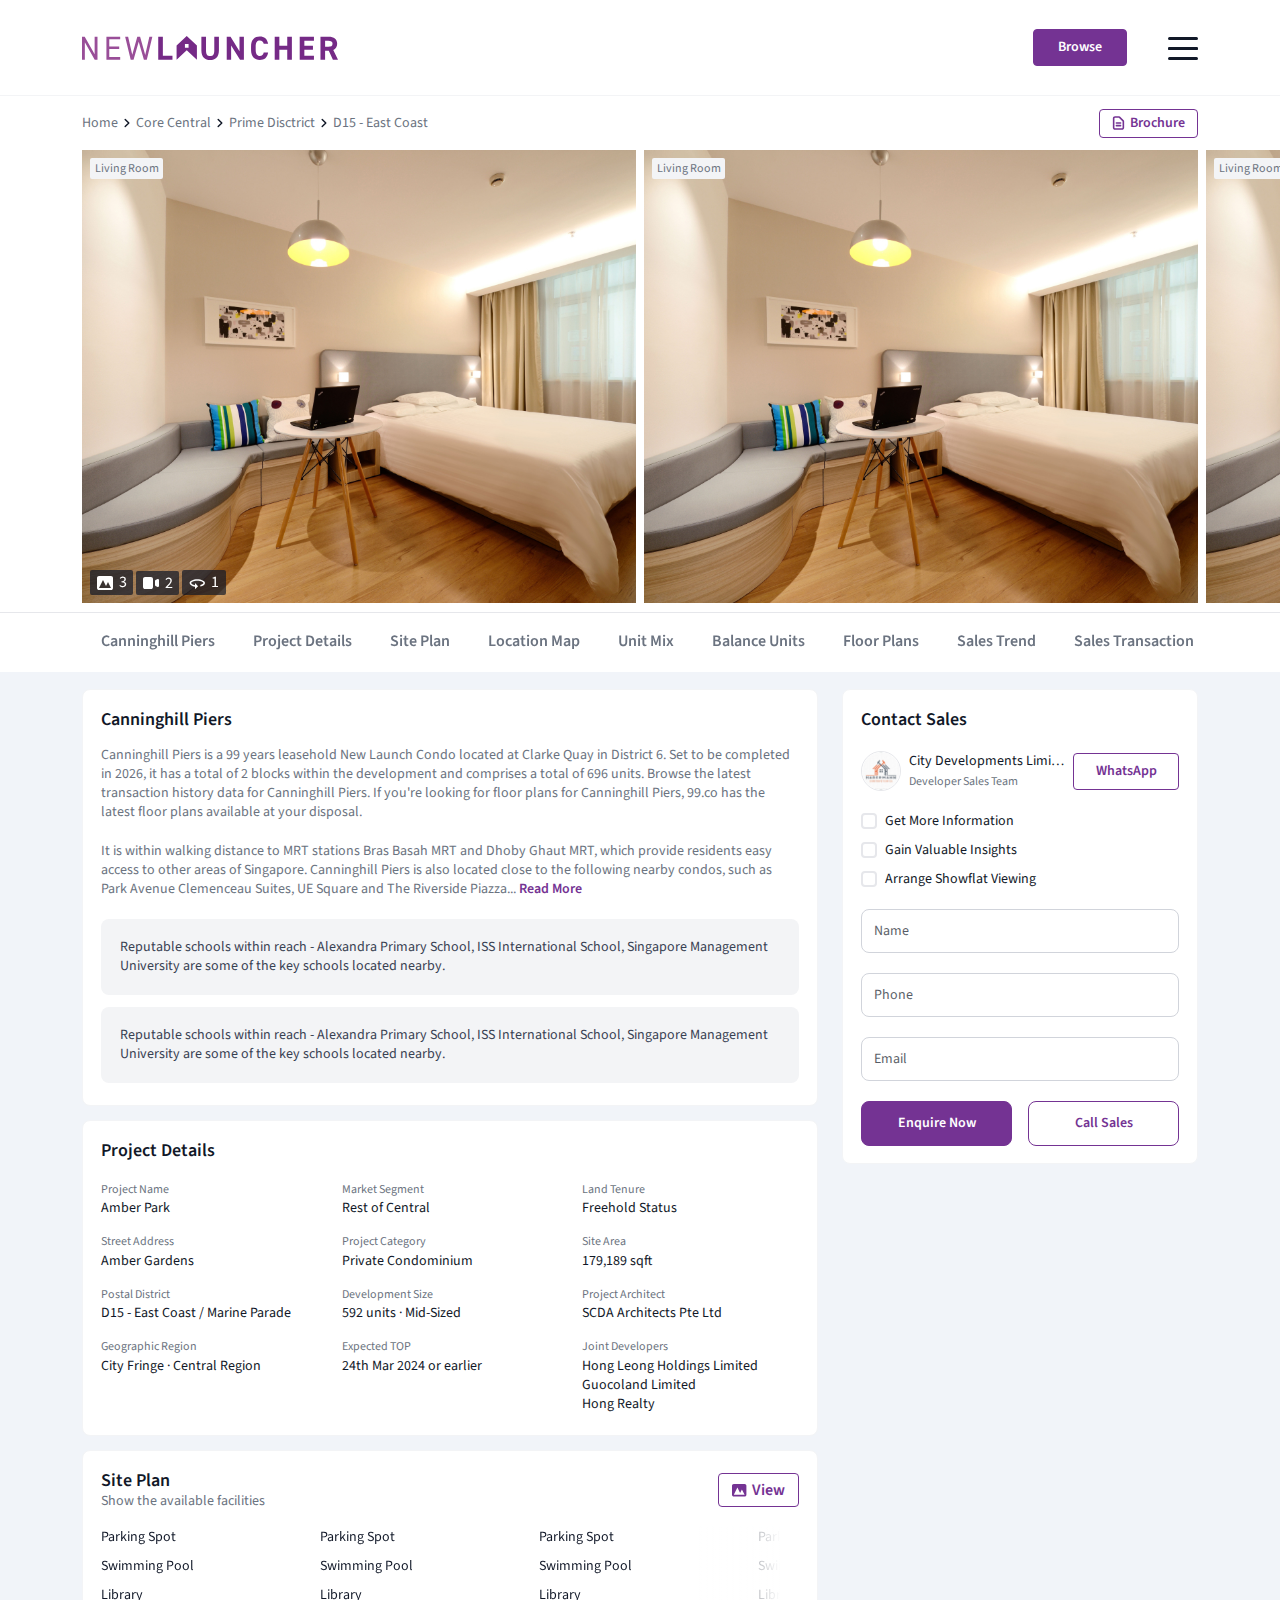
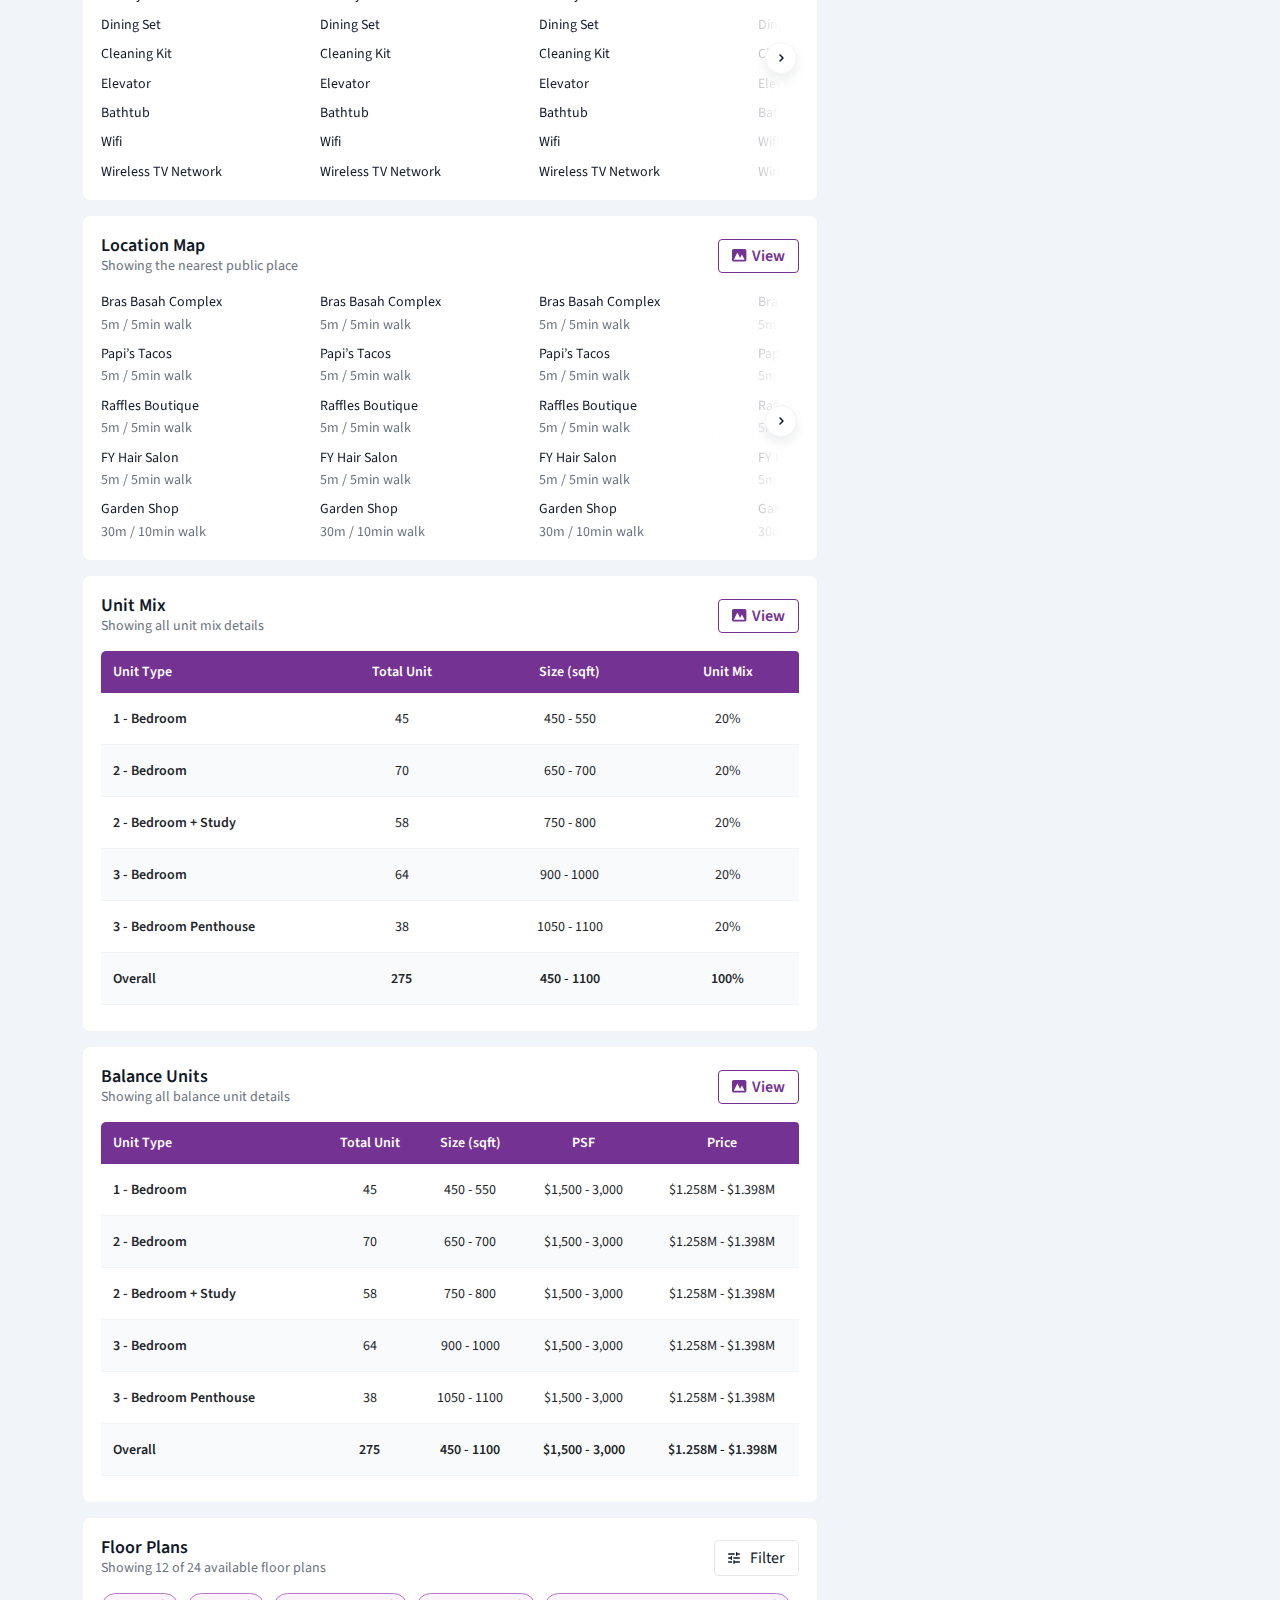
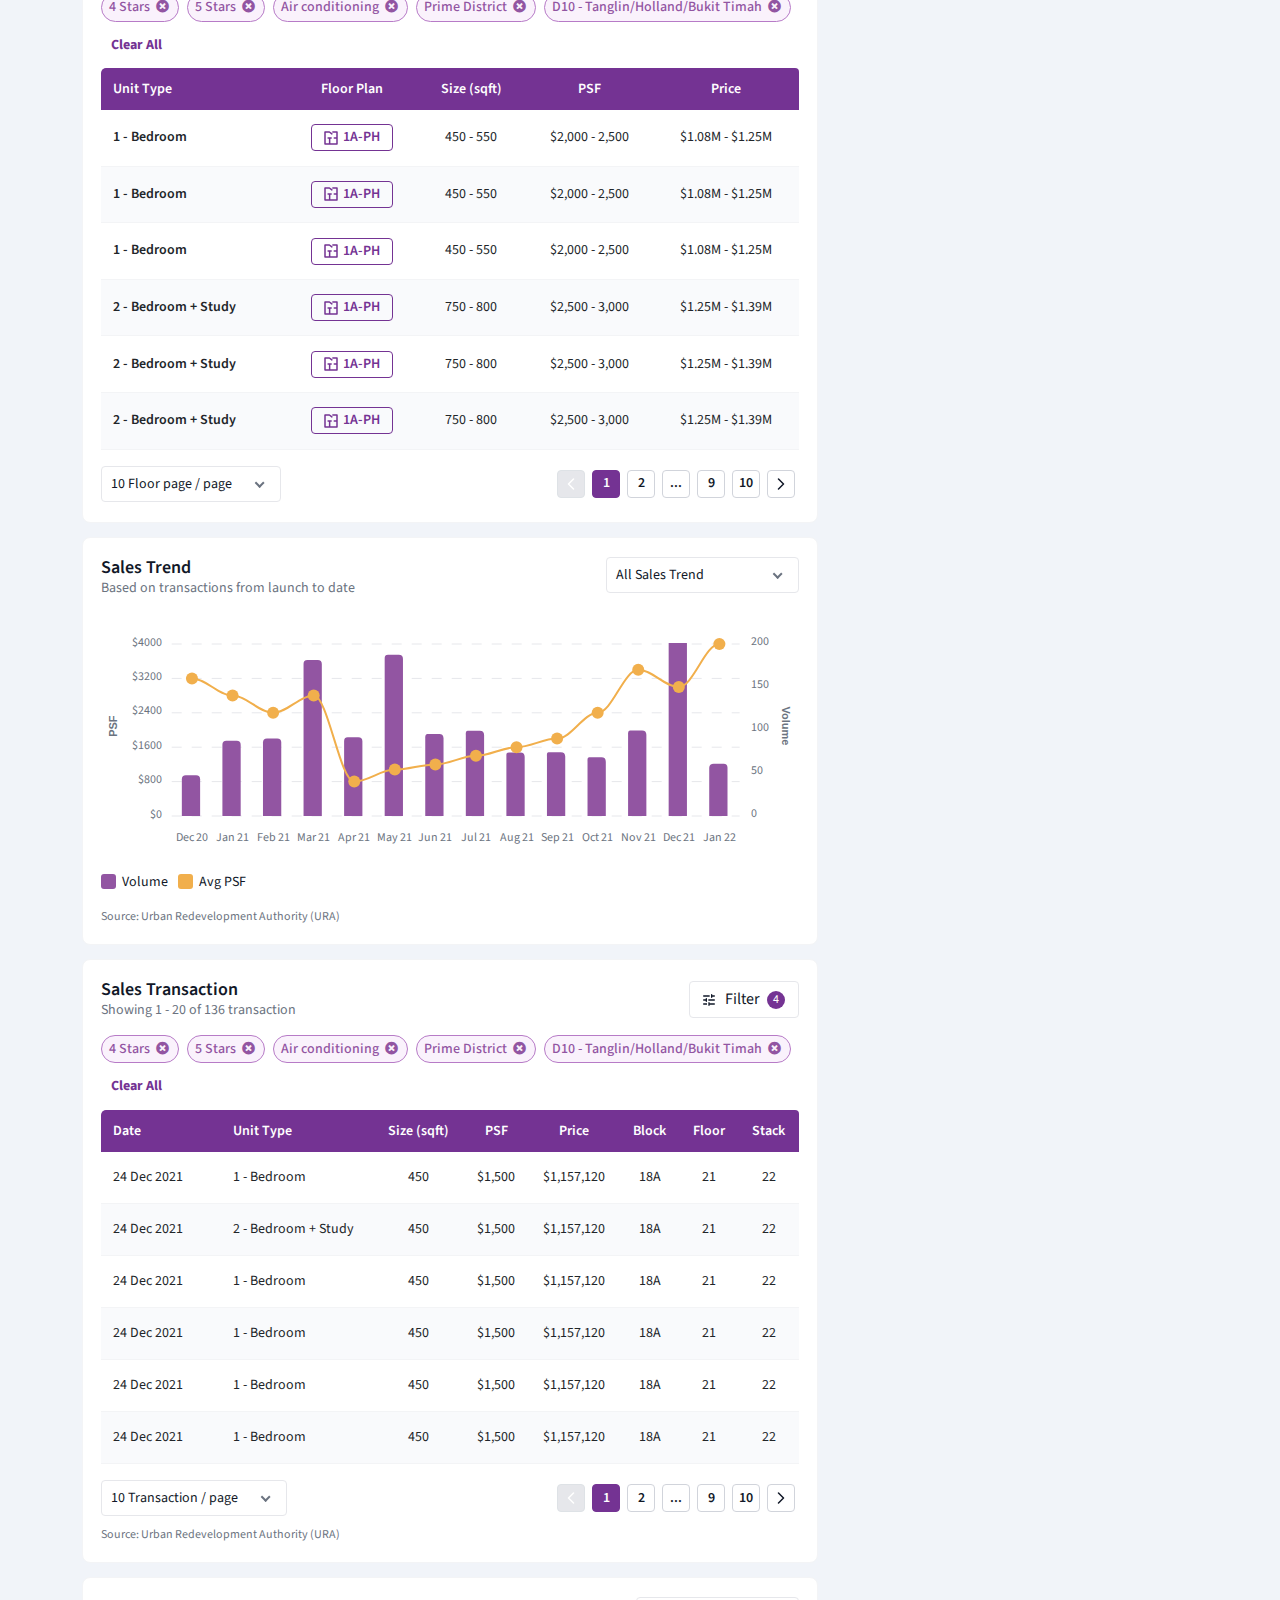
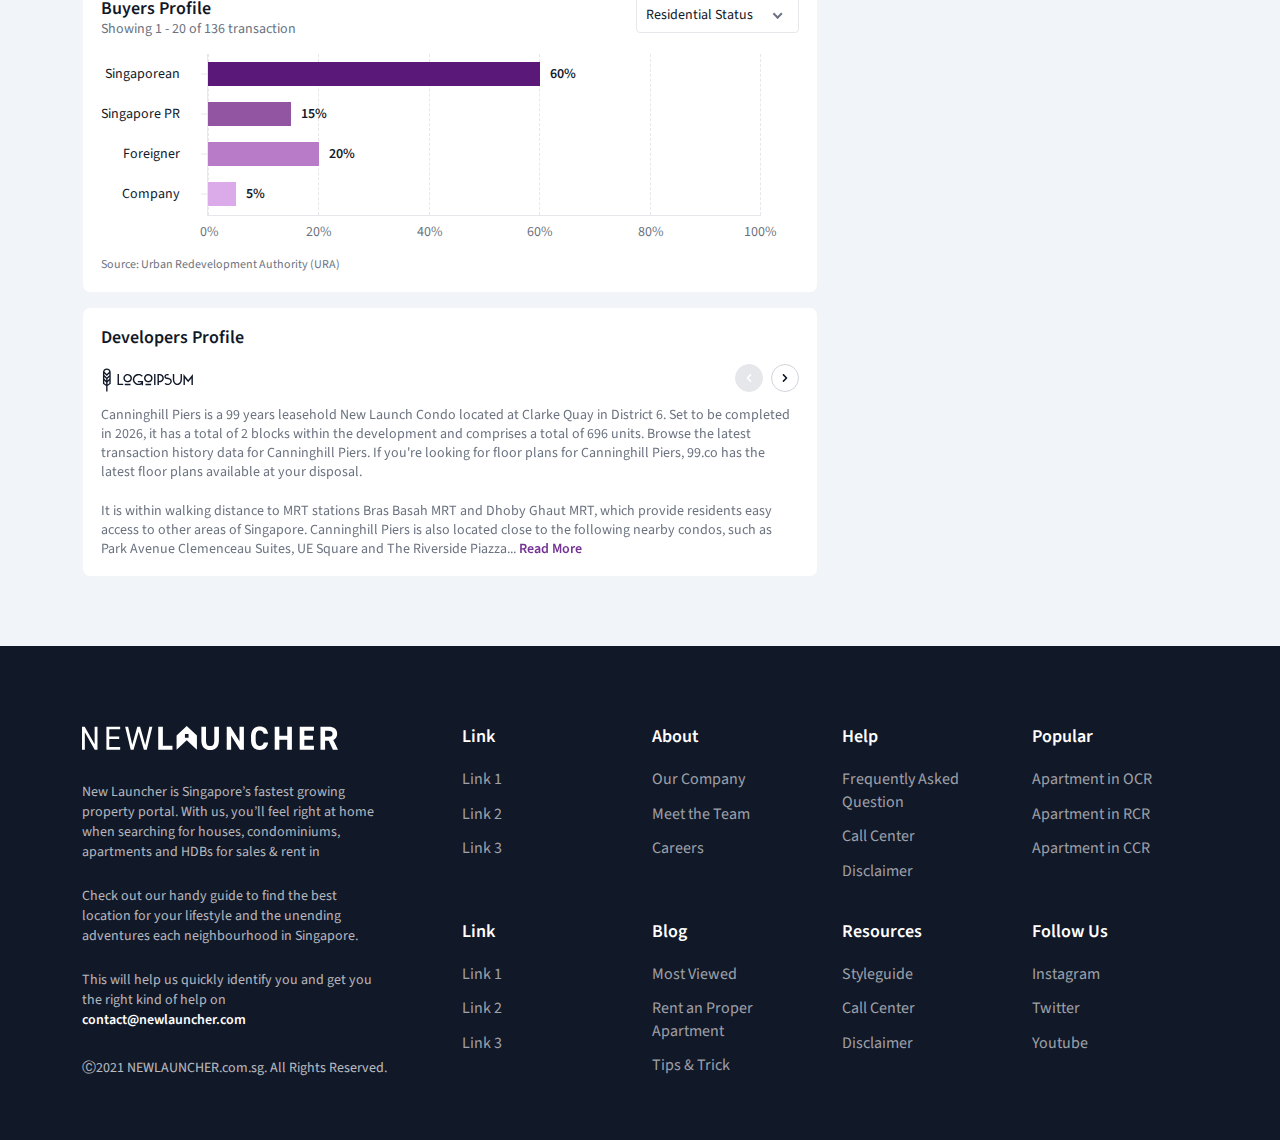
==== commit 40859147: "Adding button column to TABLE" ====
--- a/properties-details.html
+++ b/properties-details.html
@@ -1244,69 +1244,175 @@
                     </ul>
                     <div class="clear-btn d-flex d-xl-none align-items-center"><a href="#" class="btn-text">Clear All</a></div>
                   </div>
-                  <div class="floor-card-slide">
-                    <div class="swiper-container">
-                      <div class="swiper-wrapper">
-                        <!-- SLIDE ITEM -->
-                        <div class="swiper-slide">
-                          <div class="floor-card">
-                            <div class="thumb">
-                              <img src="assets/img/slide/1.jpg" alt="" />
+                  <div class="table-wrap">
+                    <div class="table-responsive">
+                      <table class="table table-borderless table-floor-plan">
+                        <thead class="table-name">
+                          <tr>
+                            <th class="title">Unit Type</th>
+                            <th class="title text-center">Floor Plan</th>
+                            <th class="title text-center">Size (sqft)</th>
+                            <th class="title text-center">PSF</th>
+                            <th class="title text-center">Price</th>
+                          </tr>
+                        </thead>
+                        <tbody class="sales-transection--table">
+                          <tr>
+                            <td>1 - Bedroom</td>
+                            <td class="text-center">
+                              <div id="floor-plan-1">
+                                <a href="assets/img/sections/site-plan.png" class="btn btn-outline-table d-inline-flex align-items-center">
+                                  <span class="icon-left d-inline-flex">
+                                    <svg width="14" height="14" viewBox="0 0 14 14" fill="none" xmlns="http://www.w3.org/2000/svg">
+                                      <path d="M7.89109 2.90099L5.39604 1H1V13H5.63366M8.84158 1H13V7.05941M5.63366 13H13V7.05941M5.63366 13V7.05941M4.08911 7.05941H7.17822M10.2673 7.05941H13" stroke="#743393" stroke-width="1.5" stroke-linecap="round" stroke-linejoin="round"/>
+                                      </svg>                                    
+                                  </span>
+                                  1A-PH
+                                  <img src="assets/img/sections/site-plan.png" alt="" style="display: none" />
+                                </a>
                             </div>
-                            <div class="text-content">
-                              <h2 class="title md-text">1 - Bedroom</h2>
-                              <p>A1-PES · 1,450 sqft</p>
-                              <p>$1,500 - $3,000 PSF</p>
-                              <h2 class="md-text">$1,08M - $1,25M</h2>
-                            </div>
-                          </div>
-                        </div>
-                        <!-- SLIDE ITEM -->
-                        <div class="swiper-slide">
-                          <div class="floor-card">
-                            <div class="thumb">
-                              <img src="assets/img/slide/2.jpg" alt="" />
-                            </div>
-                            <div class="text-content">
-                              <h2 class="title md-text">1 - Bedroom</h2>
-                              <p>A1-PES · 1,450 sqft</p>
-                              <p>$1,500 - $3,000 PSF</p>
-                              <h2 class="md-text">$1,08M - $1,25M</h2>
-                            </div>
-                          </div>
-                        </div>
-                        <!-- SLIDE ITEM -->
-                        <div class="swiper-slide">
-                          <div class="floor-card">
-                            <div class="thumb">
-                              <img src="assets/img/slide/3.jpg" alt="" />
-                            </div>
-                            <div class="text-content">
-                              <h2 class="title md-text">1 - Bedroom</h2>
-                              <p>A1-PES · 1,450 sqft</p>
-                              <p>$1,500 - $3,000 PSF</p>
-                              <h2 class="md-text">$1,08M - $1,25M</h2>
-                            </div>
-                          </div>
-                        </div>
-                        <!-- SLIDE ITEM -->
-                        <div class="swiper-slide">
-                          <div class="floor-card">
-                            <div class="thumb">
-                              <img src="assets/img/slide/1.jpg" alt="" />
-                            </div>
-                            <div class="text-content">
-                              <h2 class="title md-text">1 - Bedroom</h2>
-                              <p>A1-PES · 1,450 sqft</p>
-                              <p>$1,500 - $3,000 PSF</p>
-                              <h2 class="md-text">$1,08M - $1,25M</h2>
-                            </div>
-                          </div>
-                        </div>
-                      </div>
-                    </div>
-                    <div class="prev-btn-wrap d-flex align-items-center justify-content-center"><button class="light-next-btn"></button></div>
-                    <div class="next-btn-wrap d-flex align-items-center justify-content-center"><button class="light-next-btn"></button></div>
+                            </td>
+                            <td class="text-center">450 - 550</td>
+                            <td class="text-center">$2,000 - 2,500</td>
+                            <td class="text-center">$1.08M - $1.25M</td>
+                          </tr>
+                          <tr>
+                            <td>1 - Bedroom</td>
+                            <td class="text-center">
+                              <a href="#" class="btn btn-outline-table d-inline-flex align-items-center">
+                                <span class="icon-left d-inline-flex">
+                                  <svg width="14" height="14" viewBox="0 0 14 14" fill="none" xmlns="http://www.w3.org/2000/svg">
+                                    <path d="M7.89109 2.90099L5.39604 1H1V13H5.63366M8.84158 1H13V7.05941M5.63366 13H13V7.05941M5.63366 13V7.05941M4.08911 7.05941H7.17822M10.2673 7.05941H13" stroke="#743393" stroke-width="1.5" stroke-linecap="round" stroke-linejoin="round"/>
+                                    </svg>                                    
+                                </span>
+                                1A-PH
+                              </a>
+                            </td>
+                            <td class="text-center">450 - 550</td>
+                            <td class="text-center">$2,000 - 2,500</td>
+                            <td class="text-center">$1.08M - $1.25M</td>
+                          </tr>
+                          <tr>
+                            <td>1 - Bedroom</td>
+                            <td class="text-center">
+                              <a href="#" class="btn btn-outline-table d-inline-flex align-items-center">
+                                <span class="icon-left d-inline-flex">
+                                  <svg width="14" height="14" viewBox="0 0 14 14" fill="none" xmlns="http://www.w3.org/2000/svg">
+                                    <path d="M7.89109 2.90099L5.39604 1H1V13H5.63366M8.84158 1H13V7.05941M5.63366 13H13V7.05941M5.63366 13V7.05941M4.08911 7.05941H7.17822M10.2673 7.05941H13" stroke="#743393" stroke-width="1.5" stroke-linecap="round" stroke-linejoin="round"/>
+                                    </svg>                                    
+                                </span>
+                                1A-PH
+                              </a>
+                            </td>
+                            <td class="text-center">450 - 550</td>
+                            <td class="text-center">$2,000 - 2,500</td>
+                            <td class="text-center">$1.08M - $1.25M</td>
+                          </tr>
+                          <tr>
+                            <td>2 - Bedroom + Study</td>
+                            <td class="text-center">
+                              <a href="#" class="btn btn-outline-table d-inline-flex align-items-center">
+                                <span class="icon-left d-inline-flex">
+                                  <svg width="14" height="14" viewBox="0 0 14 14" fill="none" xmlns="http://www.w3.org/2000/svg">
+                                    <path d="M7.89109 2.90099L5.39604 1H1V13H5.63366M8.84158 1H13V7.05941M5.63366 13H13V7.05941M5.63366 13V7.05941M4.08911 7.05941H7.17822M10.2673 7.05941H13" stroke="#743393" stroke-width="1.5" stroke-linecap="round" stroke-linejoin="round"/>
+                                    </svg>                                    
+                                </span>
+                                1A-PH
+                              </a>
+                            </td>
+                            <td class="text-center">750 - 800</td>
+                            <td class="text-center">$2,500 - 3,000</td>
+                            <td class="text-center">$1.25M - $1.39M</td>
+                          </tr>
+                          <tr>
+                            <td>2 - Bedroom + Study</td>
+                            <td class="text-center">
+                              <a href="#" class="btn btn-outline-table d-inline-flex align-items-center">
+                                <span class="icon-left d-inline-flex">
+                                  <svg width="14" height="14" viewBox="0 0 14 14" fill="none" xmlns="http://www.w3.org/2000/svg">
+                                    <path d="M7.89109 2.90099L5.39604 1H1V13H5.63366M8.84158 1H13V7.05941M5.63366 13H13V7.05941M5.63366 13V7.05941M4.08911 7.05941H7.17822M10.2673 7.05941H13" stroke="#743393" stroke-width="1.5" stroke-linecap="round" stroke-linejoin="round"/>
+                                    </svg>                                    
+                                </span>
+                                1A-PH
+                              </a>
+                            </td>
+                            <td class="text-center">750 - 800</td>
+                            <td class="text-center">$2,500 - 3,000</td>
+                            <td class="text-center">$1.25M - $1.39M</td>
+                          </tr>
+                          <tr>
+                            <td>2 - Bedroom + Study</td>
+                            <td class="text-center">
+                              <a href="#" class="btn btn-outline-table d-inline-flex align-items-center">
+                                <span class="icon-left d-inline-flex">
+                                  <svg width="14" height="14" viewBox="0 0 14 14" fill="none" xmlns="http://www.w3.org/2000/svg">
+                                    <path d="M7.89109 2.90099L5.39604 1H1V13H5.63366M8.84158 1H13V7.05941M5.63366 13H13V7.05941M5.63366 13V7.05941M4.08911 7.05941H7.17822M10.2673 7.05941H13" stroke="#743393" stroke-width="1.5" stroke-linecap="round" stroke-linejoin="round"/>
+                                    </svg>                                    
+                                </span>
+                                1A-PH
+                              </a>
+                            </td>
+                            <td class="text-center">750 - 800</td>
+                            <td class="text-center">$2,500 - 3,000</td>
+                            <td class="text-center">$1.25M - $1.39M</td>
+                          </tr>
+                        </tbody>
+                      </table>
+                    </div>
+                  </div>
+                  <div class="bottom-pagination d-flex aligm-tiems-center">
+                    <div class="d-none d-md-block select-with-radio me-auto sales-transection-dropdown">
+                      <select name="" id="" class="has-nc-select">
+                        <option data-id="#All-Sales-Trend">10 Floor page / page</option>
+                        <option data-id="#1-Bedroom">50 Floor page / page</option>
+                        <option data-id="#2-Bedroom">100 Floor page / page</option>
+                      </select>
+                    </div>
+                    <div class="d-md-none select-with-radio me-auto sales-transection-dropdown">
+                      <select name="" id="" class="has-nc-select">
+                        <option data-id="#All-Sales-Trend">10 / page</option>
+                        <option data-id="#1-Bedroom">50 / page</option>
+                        <option data-id="#2-Bedroom">100 / page</option>
+                      </select>
+                    </div>
+                    <ul class="d-none d-md-flex pagination justify-content-end align-items-center">
+                      <li class="page-item disabled">
+                        <a class="page-link angle-icon">
+                          <svg width="8" height="12" viewBox="0 0 8 12" fill="none">
+                            <path d="M6.5 11L1.5 6L6.5 1" stroke-width="1.5" stroke-linecap="round" stroke-linejoin="round"></path>
+                          </svg>
+                        </a>
+                      </li>
+                      <li class="page-item"><a class="page-link active" href="#">1</a></li>
+                      <li class="page-item"><a class="page-link" href="#">2</a></li>
+                      <li class="page-item"><a class="page-link" href="#">...</a></li>
+                      <li class="page-item"><a class="page-link" href="#">9</a></li>
+                      <li class="page-item"><a class="page-link" href="#">10</a></li>
+                      <li class="page-item">
+                        <a class="page-link angle-icon" href="#">
+                          <svg width="8" height="12" viewBox="0 0 8 12" fill="none">
+                            <path d="M1.5 11L6.5 6L1.5 1" stroke-width="1.5" stroke-linecap="round" stroke-linejoin="round"></path>
+                          </svg>
+                        </a>
+                      </li>
+                    </ul>
+                    <!-- SM DEV -->
+                    <ul class="d-md-none pagination justify-content-end align-items-center">
+                      <li class="page-item disabled">
+                        <a class="page-link angle-icon">
+                          <svg width="8" height="12" viewBox="0 0 8 12" fill="none">
+                            <path d="M6.5 11L1.5 6L6.5 1" stroke-width="1.5" stroke-linecap="round" stroke-linejoin="round"></path>
+                          </svg>
+                        </a>
+                      </li>
+                      <li class="page-item">
+                        <a class="page-link angle-icon" href="#">
+                          <svg width="8" height="12" viewBox="0 0 8 12" fill="none">
+                            <path d="M1.5 11L6.5 6L1.5 1" stroke-width="1.5" stroke-linecap="round" stroke-linejoin="round"></path>
+                          </svg>
+                        </a>
+                      </li>
+                    </ul>
                   </div>
                 </div>
               </div>
@@ -1408,7 +1514,6 @@
                           <tr>
                             <th class="title" width="120">Date</th>
                             <th class="title">Unit Type</th>
-                            <th class="title text-center">Floor Plan</th>
                             <th class="title text-center">Size (sqft)</th>
                             <th class="title text-center">PSF</th>
                             <th class="title text-center">Price</th>
@@ -1421,17 +1526,6 @@
                           <tr>
                             <td>24 Dec 2021</td>
                             <td>1 - Bedroom</td>
-                            <td class="text-center">
-                              <a href="assets/img/sections/site-plan.png" class="btn btn-outline-table d-inline-flex align-items-center">
-                                <span class="icon-left d-inline-flex">
-                                  <svg width="14" height="14" viewBox="0 0 14 14" fill="none" xmlns="http://www.w3.org/2000/svg">
-                                    <path d="M7.89109 2.90099L5.39604 1H1V13H5.63366M8.84158 1H13V7.05941M5.63366 13H13V7.05941M5.63366 13V7.05941M4.08911 7.05941H7.17822M10.2673 7.05941H13" stroke="#743393" stroke-width="1.5" stroke-linecap="round" stroke-linejoin="round"/>
-                                    </svg>                                    
-                                </span>
-                                1A-PH
-                                <img src="assets/img/sections/site-plan.png" alt="" style="display: none" />
-                              </a>
-                            </td>
                             <td class="text-center">450</td>
                             <td class="text-center">$1,500</td>
                             <td class="text-center">$1,157,120</td>
@@ -1442,17 +1536,6 @@
                           <tr>
                             <td>24 Dec 2021</td>
                             <td>2 - Bedroom + Study</td>
-                            <td class="text-center">
-                              <a href="assets/img/sections/site-plan.png" class="btn btn-outline-table d-inline-flex align-items-center">
-                                <span class="icon-left d-inline-flex">
-                                  <svg width="14" height="14" viewBox="0 0 14 14" fill="none" xmlns="http://www.w3.org/2000/svg">
-                                    <path d="M7.89109 2.90099L5.39604 1H1V13H5.63366M8.84158 1H13V7.05941M5.63366 13H13V7.05941M5.63366 13V7.05941M4.08911 7.05941H7.17822M10.2673 7.05941H13" stroke="#743393" stroke-width="1.5" stroke-linecap="round" stroke-linejoin="round"/>
-                                    </svg>                                    
-                                </span>
-                                1A-PH
-                                <img src="assets/img/sections/site-plan.png" alt="" style="display: none" />
-                              </a>
-                            </td>
                             <td class="text-center">450</td>
                             <td class="text-center">$1,500</td>
                             <td class="text-center">$1,157,120</td>
@@ -1463,17 +1546,6 @@
                           <tr>
                             <td>24 Dec 2021</td>
                             <td>1 - Bedroom</td>
-                            <td class="text-center">
-                              <a href="assets/img/sections/site-plan.png" class="btn btn-outline-table d-inline-flex align-items-center">
-                                <span class="icon-left d-inline-flex">
-                                  <svg width="14" height="14" viewBox="0 0 14 14" fill="none" xmlns="http://www.w3.org/2000/svg">
-                                    <path d="M7.89109 2.90099L5.39604 1H1V13H5.63366M8.84158 1H13V7.05941M5.63366 13H13V7.05941M5.63366 13V7.05941M4.08911 7.05941H7.17822M10.2673 7.05941H13" stroke="#743393" stroke-width="1.5" stroke-linecap="round" stroke-linejoin="round"/>
-                                    </svg>                                    
-                                </span>
-                                1A-PH
-                                <img src="assets/img/sections/site-plan.png" alt="" style="display: none" />
-                              </a>
-                            </td>
                             <td class="text-center">450</td>
                             <td class="text-center">$1,500</td>
                             <td class="text-center">$1,157,120</td>
@@ -1484,17 +1556,6 @@
                           <tr>
                             <td>24 Dec 2021</td>
                             <td>1 - Bedroom</td>
-                            <td class="text-center">
-                              <a href="assets/img/sections/site-plan.png" class="btn btn-outline-table d-inline-flex align-items-center">
-                                <span class="icon-left d-inline-flex">
-                                  <svg width="14" height="14" viewBox="0 0 14 14" fill="none" xmlns="http://www.w3.org/2000/svg">
-                                    <path d="M7.89109 2.90099L5.39604 1H1V13H5.63366M8.84158 1H13V7.05941M5.63366 13H13V7.05941M5.63366 13V7.05941M4.08911 7.05941H7.17822M10.2673 7.05941H13" stroke="#743393" stroke-width="1.5" stroke-linecap="round" stroke-linejoin="round"/>
-                                    </svg>                                    
-                                </span>
-                                1A-PH
-                                <img src="assets/img/sections/site-plan.png" alt="" style="display: none" />
-                              </a>
-                            </td>
                             <td class="text-center">450</td>
                             <td class="text-center">$1,500</td>
                             <td class="text-center">$1,157,120</td>
@@ -1505,17 +1566,6 @@
                           <tr>
                             <td>24 Dec 2021</td>
                             <td>1 - Bedroom</td>
-                            <td class="text-center">
-                              <a href="assets/img/sections/site-plan.png" class="btn btn-outline-table d-inline-flex align-items-center">
-                                <span class="icon-left d-inline-flex">
-                                  <svg width="14" height="14" viewBox="0 0 14 14" fill="none" xmlns="http://www.w3.org/2000/svg">
-                                    <path d="M7.89109 2.90099L5.39604 1H1V13H5.63366M8.84158 1H13V7.05941M5.63366 13H13V7.05941M5.63366 13V7.05941M4.08911 7.05941H7.17822M10.2673 7.05941H13" stroke="#743393" stroke-width="1.5" stroke-linecap="round" stroke-linejoin="round"/>
-                                    </svg>                                    
-                                </span>
-                                1A-PH
-                                <img src="assets/img/sections/site-plan.png" alt="" style="display: none" />
-                              </a>
-                            </td>
                             <td class="text-center">450</td>
                             <td class="text-center">$1,500</td>
                             <td class="text-center">$1,157,120</td>
@@ -1526,17 +1576,6 @@
                           <tr>
                             <td>24 Dec 2021</td>
                             <td>1 - Bedroom</td>
-                            <td class="text-center">
-                              <a href="assets/img/sections/site-plan.png" class="btn btn-outline-table d-inline-flex align-items-center">
-                                <span class="icon-left d-inline-flex">
-                                  <svg width="14" height="14" viewBox="0 0 14 14" fill="none" xmlns="http://www.w3.org/2000/svg">
-                                    <path d="M7.89109 2.90099L5.39604 1H1V13H5.63366M8.84158 1H13V7.05941M5.63366 13H13V7.05941M5.63366 13V7.05941M4.08911 7.05941H7.17822M10.2673 7.05941H13" stroke="#743393" stroke-width="1.5" stroke-linecap="round" stroke-linejoin="round"/>
-                                    </svg>                                    
-                                </span>
-                                1A-PH
-                                <img src="assets/img/sections/site-plan.png" alt="" style="display: none" />
-                              </a>
-                            </td>
                             <td class="text-center">450</td>
                             <td class="text-center">$1,500</td>
                             <td class="text-center">$1,157,120</td>
@@ -2400,6 +2439,8 @@
       const lgLocationmap = document.getElementById("location-map-gallery");
       const lgUnitmix = document.getElementById("unit-mix-gallery");
       const lgBalanceunit = document.getElementById("balance-unit-gallery");
+      const lgFloorplan1 = document.getElementById("floor-plan-1");
+      
       let shouldReplace = false;
       let showingGallery = false;
       let pluginInstance = null;
@@ -2407,6 +2448,7 @@
       let pluginInstance_lm = null;
       let pluginInstance_um = null;
       let pluginInstance_bu = null;
+      let pluginInstance_fp = null;
 
       isLightGalleryOpenedOnce = false;
 
@@ -2427,6 +2469,9 @@
       });
       lgBalanceunit.addEventListener("lgInit", (event) => {
         pluginInstance_bu = event.detail.instance;
+      });
+      lgFloorplan1.addEventListener("lgInit", (event) => {
+        pluginInstance_fp = event.detail.instance;
       });
 
       lightGallery(lg, {
@@ -2458,6 +2503,13 @@
         zoomFromOrigin: false,
       });
       lightGallery(lgBalanceunit, {
+        plugins: [lgZoom, lgThumbnail, lgAutoplay, lgVideo],
+        closeOnTap: false,
+        swipeToClose: false,
+        slideEndAnimation: false,
+        zoomFromOrigin: false,
+      });
+      lightGallery(lgFloorplan1, {
         plugins: [lgZoom, lgThumbnail, lgAutoplay, lgVideo],
         closeOnTap: false,
         swipeToClose: false,
@@ -2525,7 +2577,19 @@
           isLightGalleryOpenedOnce = true;
         }
       });
-
+      lgFloorplan1.addEventListener("lgAfterOpen", () => {
+        showingGallery = true;
+        if (shouldReplace) {
+          const url = new URL(window.location);
+          url.hash = HASH_NAME;
+          history.replaceState(null, document.title, url);
+        } else {
+          window.location.hash = HASH_NAME;
+          shouldReplace = true;
+          isLightGalleryOpenedOnce = true;
+        }
+      });
+      
       /* lg.addEventListener("lgBeforeClose", (e, o) => {
         showingGallery = false;
         const url = new URL(window.location);
@@ -2567,6 +2631,7 @@
             pluginInstance_lm.closeGallery();
             pluginInstance_um.closeGallery();
             pluginInstance_bu.closeGallery();
+            pluginInstance_fp.closeGallery();
           }
         },
         true
--- a/assets/sass/style.css
+++ b/assets/sass/style.css
@@ -3838,6 +3838,14 @@
   font-weight: 600;
 }
 
+.table.table-floor-plan tbody tr:last-of-type td {
+  font-weight: normal;
+}
+
+.table.table-floor-plan tbody tr:last-of-type td:first-of-type {
+  font-weight: 600;
+}
+
 .table-wrap {
   border-radius: 4px 4px 0 0;
   overflow: hidden;
